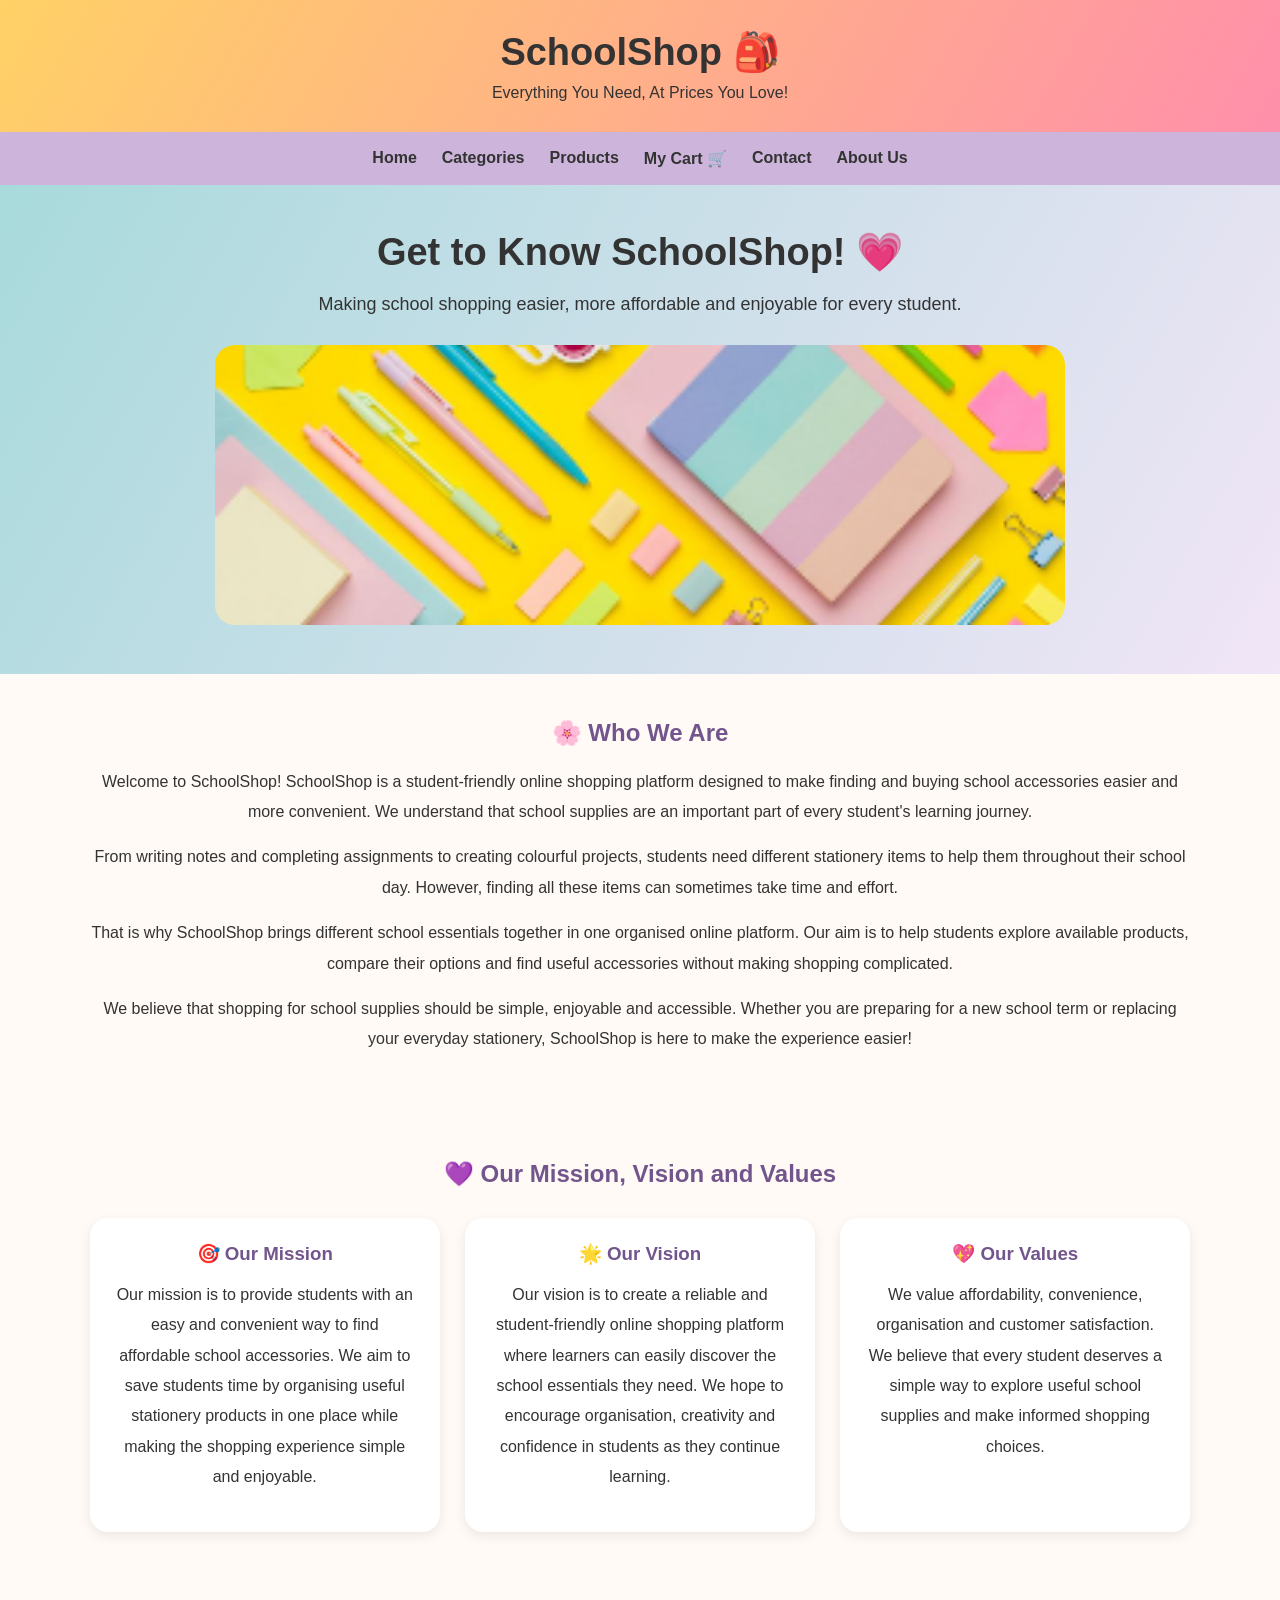
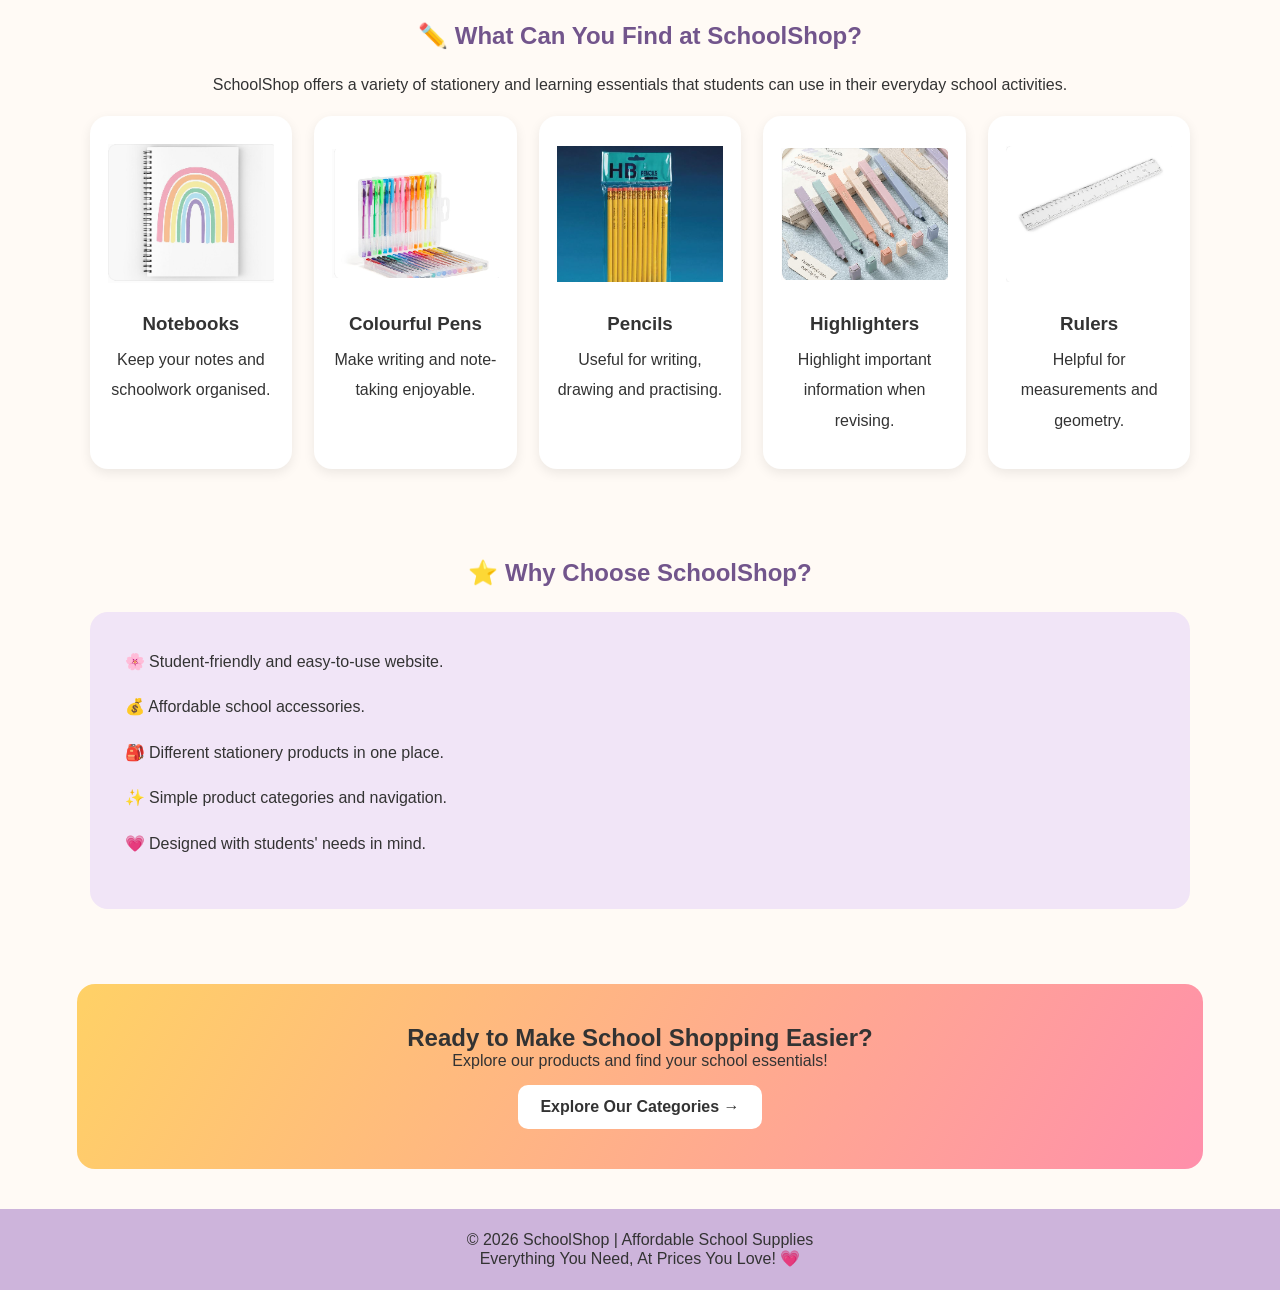
==== about.html @ 919e19ee "Rename About.html to about.html" ====
<!DOCTYPE html>
<html lang="en">
<head>
    <meta charset="UTF-8">
    <meta name="viewport" content="width=device-width, initial-scale=1.0">
    <title>About Us | SchoolShop</title>
    <link rel="stylesheet" href="style.css">

    <style>
        .about-hero {
            background: linear-gradient(120deg, #a8dadc, #f1e5f7);
            text-align: center;
            padding: 45px 20px;
        }

        .about-hero h1 {
            font-size: 38px;
            margin-bottom: 15px;
            color: #333;
        }

        .about-hero p {
            font-size: 18px;
            line-height: 1.7;
        }

        .about-banner {
            width: 85%;
            max-width: 850px;
            height: 280px;
            object-fit: cover;
            border-radius: 20px;
            margin-top: 25px;
        }

        .about-section {
            padding: 45px 7%;
            text-align: center;
        }

        .about-section h2 {
            color: #72558c;
            margin-bottom: 20px;
        }

        .about-section p {
            line-height: 1.9;
            font-size: 16px;
            margin-bottom: 15px;
        }

        .about-cards {
            display: grid;
            grid-template-columns:
            repeat(auto-fit, minmax(220px, 1fr));
            gap: 25px;
            margin-top: 30px;
        }

        .about-card {
            background: white;
            padding: 25px;
            border-radius: 18px;
            box-shadow: 0 4px 12px rgba(0,0,0,0.08);
            transition: 0.3s;
        }

        .about-card:hover {
            transform: translateY(-8px);
            background: #fff0f5;
        }

        .about-card h3 {
            color: #72558c;
            margin-bottom: 15px;
        }

        .about-products {
            display: grid;
            grid-template-columns:
            repeat(auto-fit, minmax(180px, 1fr));
            gap: 22px;
        }

        .about-products .product-card img {
            height: 160px;
            object-fit: contain;
        }

        .why-us {
            background: #f1e5f7;
            padding: 35px;
            border-radius: 18px;
            text-align: left;
            line-height: 2.2;
            margin-top: 25px;
        }

        .about-end {
            background: linear-gradient(120deg, #ffd166, #ff8fab);
            padding: 40px 20px;
            text-align: center;
            border-radius: 18px;
            margin: 30px 6%;
        }

        .about-end a {
            display: inline-block;
            background: white;
            color: #333;
            padding: 13px 22px;
            border-radius: 10px;
            text-decoration: none;
            font-weight: bold;
            margin-top: 15px;
            transition: 0.3s;
        }

        .about-end a:hover {
            background: #cdb4db;
            transform: scale(1.05);
        }

        @media(max-width: 600px) {
            .about-hero h1 {
                font-size: 29px;
            }

            .about-banner {
                width: 100%;
                height: 200px;
            }
        }
    </style>
</head>

<body>

<header>
    <h1>SchoolShop 🎒</h1>
    <p>Everything You Need, At Prices You Love!</p>
</header>

<nav>
    <a href="index.html">Home</a>
    <a href="Categories.html">Categories</a>
    <a href="product.html">Products</a>
    <a href="Cart.html">My Cart 🛒</a>
    <a href="Contact.html">Contact</a>
    <a href="About.html">About Us</a>
</nav>

<section class="about-hero">
    <h1>Get to Know SchoolShop! 💗</h1>
    <p>
        Making school shopping easier, more affordable
        and enjoyable for every student.
    </p>

    <img src="school-banner.png"
    alt="School stationery"
    class="about-banner">
</section>

<section class="about-section">

    <h2>🌸 Who We Are</h2>

    <p>
        Welcome to SchoolShop! SchoolShop is a student-friendly
        online shopping platform designed to make finding and
        buying school accessories easier and more convenient.
        We understand that school supplies are an important
        part of every student's learning journey.
    </p>

    <p>
        From writing notes and completing assignments to
        creating colourful projects, students need different
        stationery items to help them throughout their school
        day. However, finding all these items can sometimes
        take time and effort.
    </p>

    <p>
        That is why SchoolShop brings different school
        essentials together in one organised online platform.
        Our aim is to help students explore available products,
        compare their options and find useful accessories
        without making shopping complicated.
    </p>

    <p>
        We believe that shopping for school supplies should
        be simple, enjoyable and accessible. Whether you are
        preparing for a new school term or replacing your
        everyday stationery, SchoolShop is here to make
        the experience easier!
    </p>

</section>

<section class="about-section">

    <h2>💜 Our Mission, Vision and Values</h2>

    <div class="about-cards">

        <div class="about-card">
            <h3>🎯 Our Mission</h3>
            <p>
                Our mission is to provide students with an
                easy and convenient way to find affordable
                school accessories. We aim to save students
                time by organising useful stationery products
                in one place while making the shopping
                experience simple and enjoyable.
            </p>
        </div>

        <div class="about-card">
            <h3>🌟 Our Vision</h3>
            <p>
                Our vision is to create a reliable and
                student-friendly online shopping platform
                where learners can easily discover the school
                essentials they need. We hope to encourage
                organisation, creativity and confidence
                in students as they continue learning.
            </p>
        </div>

        <div class="about-card">
            <h3>💖 Our Values</h3>
            <p>
                We value affordability, convenience,
                organisation and customer satisfaction.
                We believe that every student deserves
                a simple way to explore useful school
                supplies and make informed shopping choices.
            </p>
        </div>

    </div>

</section>

<section class="about-section">

    <h2>✏️ What Can You Find at SchoolShop?</h2>

    <p>
        SchoolShop offers a variety of stationery and
        learning essentials that students can use in
        their everyday school activities.
    </p>

    <div class="about-products">

        <div class="product-card">
            <img src="notebook.png" alt="Notebook">
            <h3>Notebooks</h3>
            <p>Keep your notes and schoolwork organised.</p>
        </div>

        <div class="product-card">
            <img src="pens.png" alt="Pens">
            <h3>Colourful Pens</h3>
            <p>Make writing and note-taking enjoyable.</p>
        </div>

        <div class="product-card">
            <img src="pencils.png" alt="Pencils">
            <h3>Pencils</h3>
            <p>Useful for writing, drawing and practising.</p>
        </div>

        <div class="product-card">
            <img src="highlighters.png" alt="Highlighters">
            <h3>Highlighters</h3>
            <p>Highlight important information when revising.</p>
        </div>

        <div class="product-card">
            <img src="ruler.png" alt="Ruler">
            <h3>Rulers</h3>
            <p>Helpful for measurements and geometry.</p>
        </div>

    </div>

</section>

<section class="about-section">

    <h2>⭐ Why Choose SchoolShop?</h2>

    <div class="why-us">
        <p>🌸 Student-friendly and easy-to-use website.</p>
        <p>💰 Affordable school accessories.</p>
        <p>🎒 Different stationery products in one place.</p>
        <p>✨ Simple product categories and navigation.</p>
        <p>💗 Designed with students' needs in mind.</p>
    </div>

</section>

<div class="about-end">
    <h2>Ready to Make School Shopping Easier?</h2>
    <p>Explore our products and find your school essentials!</p>
    <a href="Categories.html">Explore Our Categories →</a>
</div>

<footer>
    <p>© 2026 SchoolShop | Affordable School Supplies</p>
    <p>Everything You Need, At Prices You Love! 💗</p>
</footer>

</body>
</html>
---- style.css ----
* {
    margin: 0;
    padding: 0;
    box-sizing: border-box;
}

body {
    font-family: Arial, sans-serif;
    background-color: #fffaf5;
    color: #333;
}

/* HEADER */
header {
    background: linear-gradient(120deg, #ffd166, #ff8fab);
    text-align: center;
    padding: 30px;
}

header h1 {
    font-size: 38px;
    color: #333;
    margin-bottom: 10px;
}

/* NAVIGATION */
nav {
    background-color: #cdb4db;
    display: flex;
    justify-content: center;
    flex-wrap: wrap;
    gap: 25px;
    padding: 17px;
}

nav a {
    text-decoration: none;
    color: #333;
    font-weight: bold;
}

nav a:hover {
    color: white;
}

/* HOMEPAGE BANNER */
.hero {
    display: flex;
    align-items: center;
    justify-content: space-around;
    gap: 30px;
    padding: 50px;
    background-color: #a8dadc;
}

.hero h2 {
    font-size: 32px;
    margin-bottom: 15px;
}

.hero p {
    margin-bottom: 25px;
}

.hero img {
    width: 45%;
    max-width: 450px;
    height: 280px;
    object-fit: cover;
    border-radius: 20px;
}

/* BUTTONS */
button, .shop-btn {
    background-color: #ff8fab;
    color: #333;
    border: none;
    padding: 12px 20px;
    border-radius: 10px;
    cursor: pointer;
    font-weight: bold;
    text-decoration: none;
    display: inline-block;
    margin-top: 10px;
}

button:hover, .shop-btn:hover {
    background-color: #ffd166;
    transform: translateY(-2px);
}

/* SECTIONS */
.section {
    padding: 40px 6%;
    text-align: center;
}

.section h2 {
    margin-bottom: 25px;
    color: #72558c;
}

/* PRODUCT CARDS */
.product-grid {
    display: grid;
    grid-template-columns: repeat(auto-fit, minmax(220px, 1fr));
    gap: 25px;
}

.product-card {
    background-color: white;
    border-radius: 18px;
    padding: 18px;
    box-shadow: 0 4px 12px rgba(0,0,0,0.08);
    transition: 0.3s;
}

.product-card:hover {
    transform: translateY(-7px);
    box-shadow: 0 8px 18px rgba(0,0,0,0.15);
}

.product-card img {
    width: 100%;
    height: 190px;
    object-fit: cover;
    border-radius: 12px;
    margin-bottom: 15px;
}

.product-card h3 {
    margin-bottom: 10px;
}

.product-card p {
    margin: 10px 0;
    line-height: 1.5;
}

/* CONTACT FORM */
.contact-box {
    max-width: 550px;
    margin: auto;
    background: #f1e5f7;
    padding: 30px;
    border-radius: 18px;
    text-align: left;
}

.contact-box h2 {
    text-align: center;
}

input, textarea {
    width: 100%;
    padding: 13px;
    margin: 10px 0 20px;
    border: 1px solid #ccc;
    border-radius: 9px;
    font-family: Arial;
}

textarea {
    height: 130px;
    resize: vertical;
}

/* CART */
#cart-items {
    max-width: 700px;
    margin: 20px auto;
}

.cart-item {
    background: white;
    padding: 15px;
    margin: 12px 0;
    border-radius: 12px;
    display: flex;
    justify-content: space-between;
    align-items: center;
    gap: 12px;
}

.cart-item img {
    width: 65px;
    height: 65px;
    object-fit: cover;
    border-radius: 10px;
}

.cart-info {
    flex: 1;
    text-align: left;
}

.cart-item button {
    background-color: #ff8fab;
}

/* FOOTER */
footer {
    background-color: #cdb4db;
    text-align: center;
    padding: 22px;
    margin-top: 40px;
}

/* MOBILE RESPONSIVENESS */
@media (max-width: 650px) {
    .hero {
        flex-direction: column;
        text-align: center;
        padding: 30px 20px;
    }

    .hero img {
        width: 100%;
    }

    nav {
        gap: 15px;
    }

    .cart-item {
        flex-wrap: wrap;
    }
}

.product-table {
    display: grid;
    grid-template-columns: repeat(5, 1fr);
    gap: 15px;
    margin-top: 25px;
}

.item {
    background-color: white;
    padding: 15px;
    border-radius: 15px;
    text-align: center;
    box-shadow: 0 4px 10px rgba(0,0,0,0.1);
}

.item img {
    width: 100%;
    height: 150px;
    object-fit: cover;
    border-radius: 10px;
}

.item h3 {
    margin: 12px 0;
    font-size: 16px;
}

.item p {
    margin-bottom: 15px;
    font-weight: bold;
}

.item a {
    background-color: #FF8FAB;
    color: #333;
    padding: 9px 12px;
    border-radius: 8px;
    text-decoration: none;
}

@media (max-width: 700px) {
    .product-table {
        grid-template-columns: repeat(2, 1fr);
    }
}
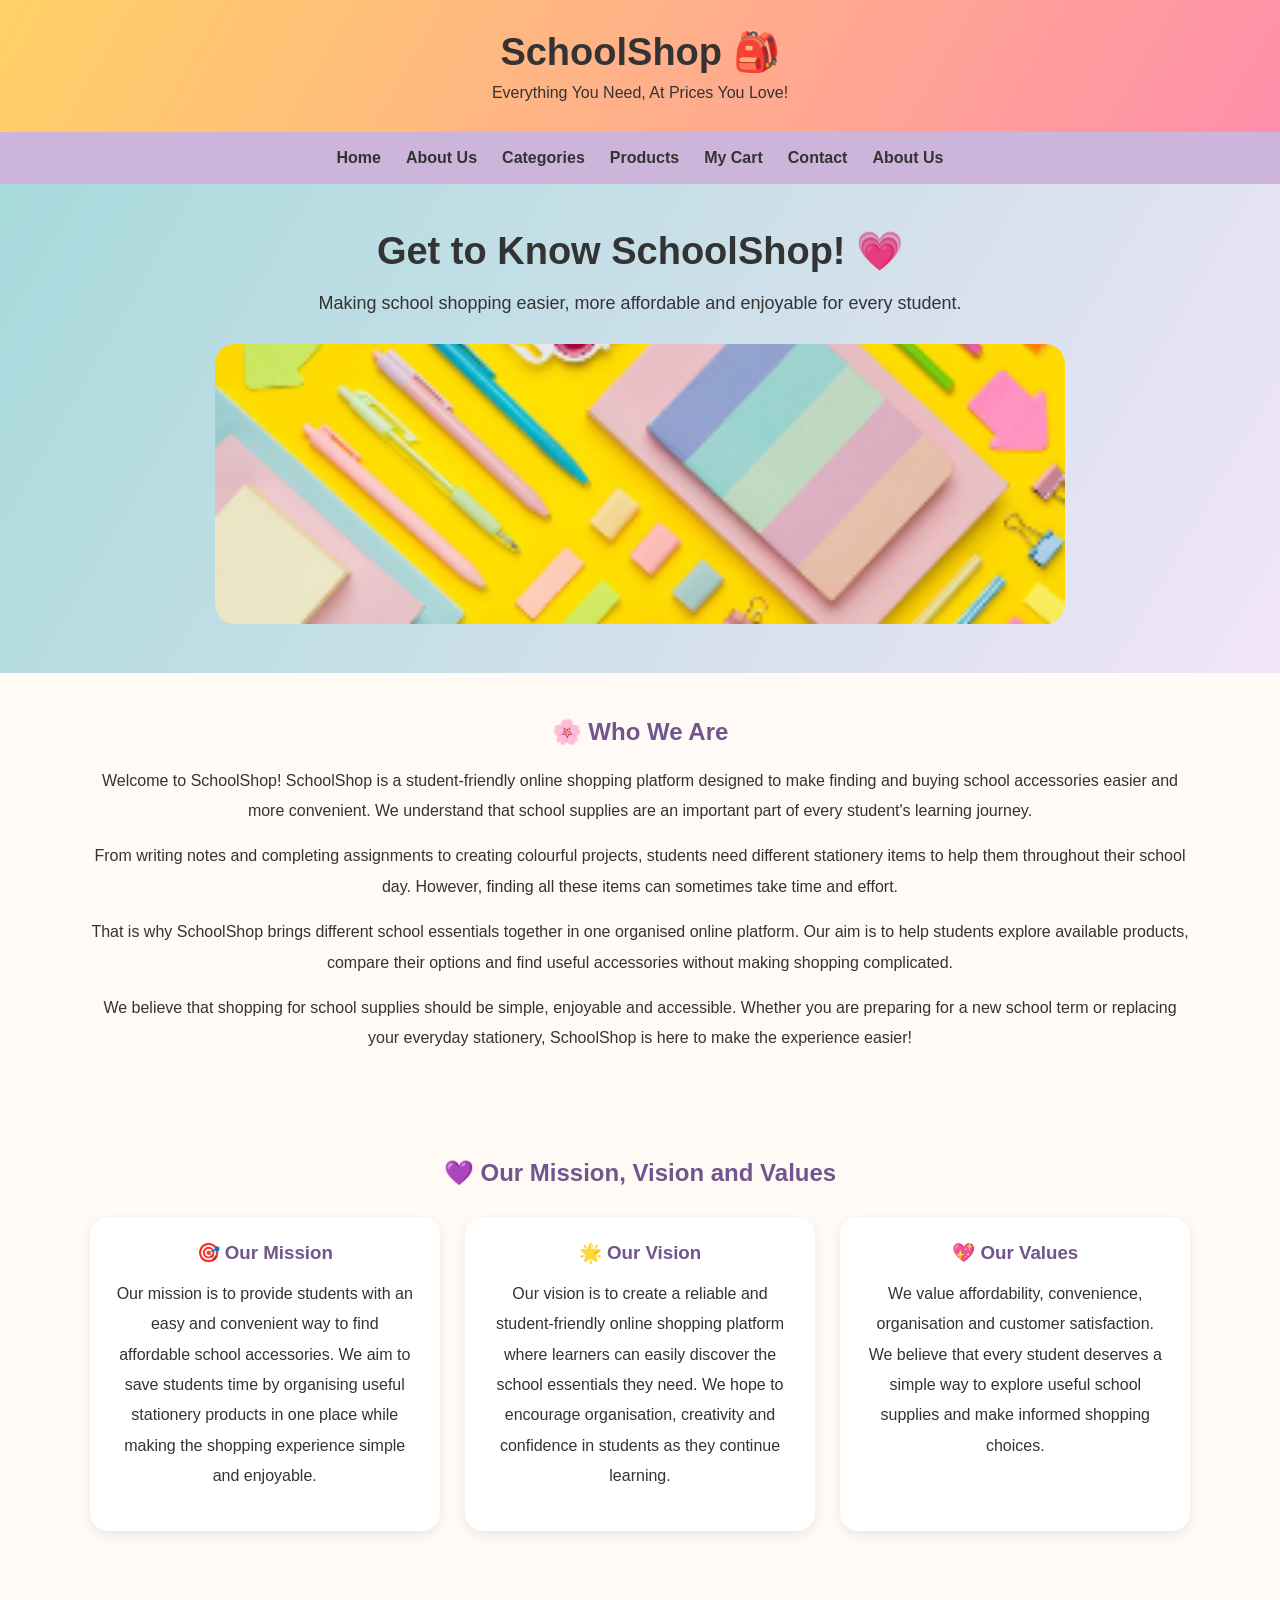
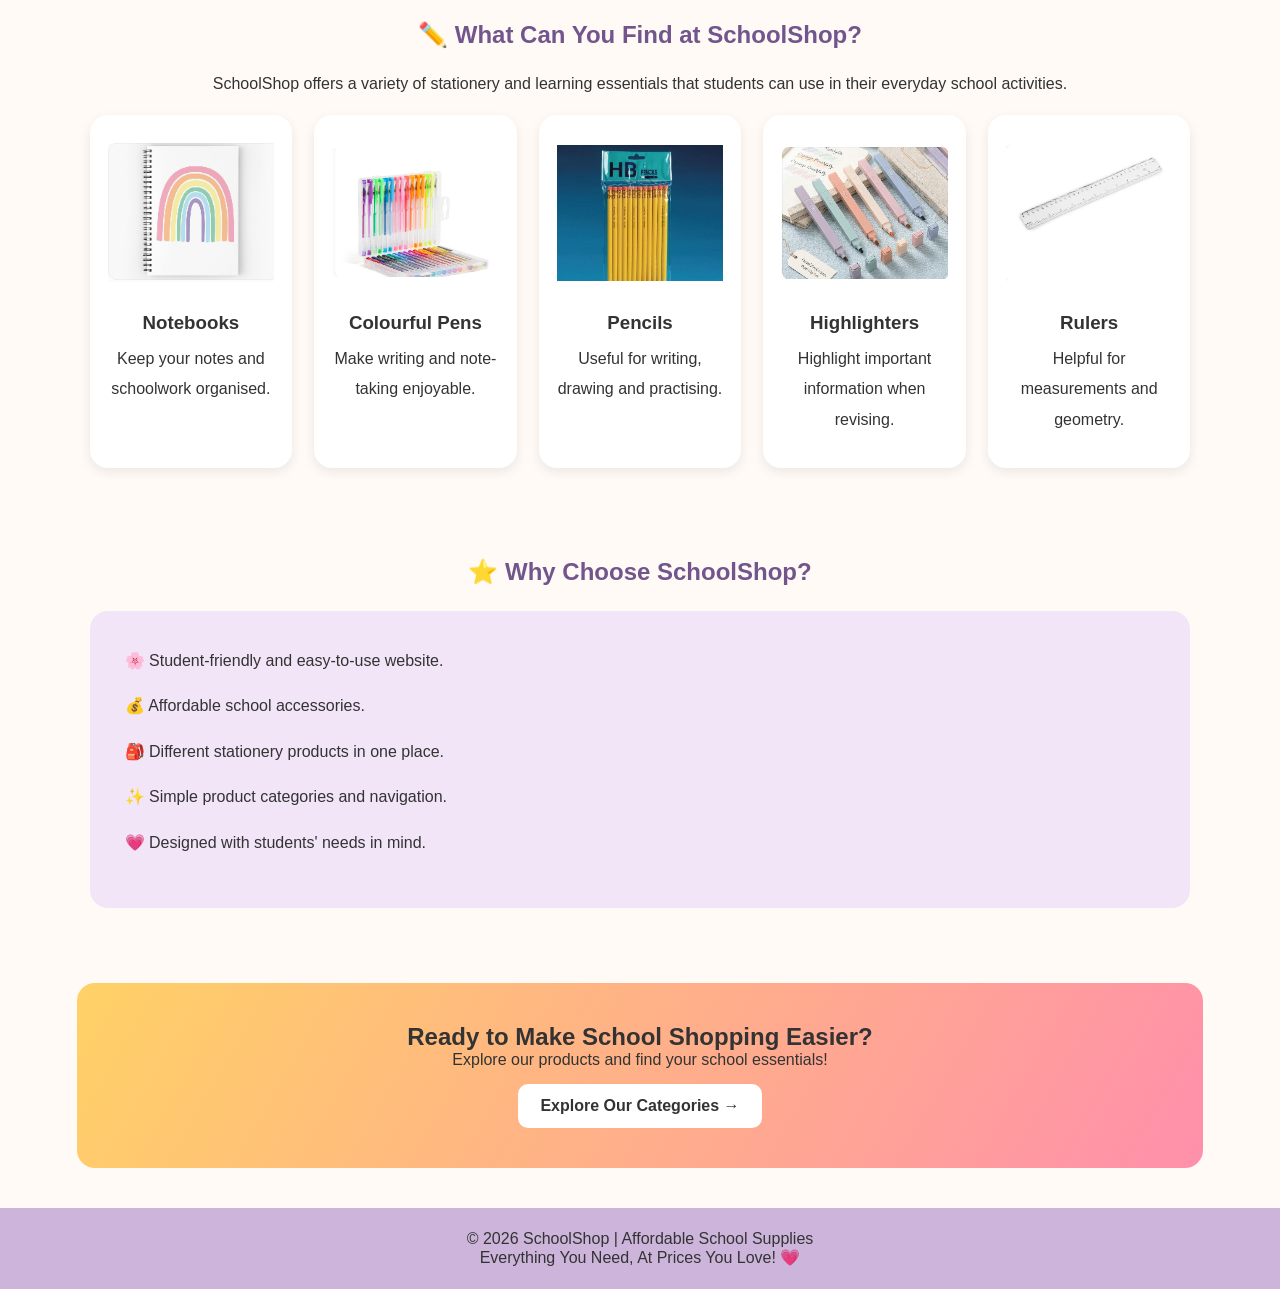
==== commit 85c4a87a: "Update about.html" ====
--- a/about.html
+++ b/about.html
@@ -144,9 +144,10 @@
 
 <nav>
     <a href="index.html">Home</a>
+    <a href="About.html">About Us</a>
     <a href="Categories.html">Categories</a>
     <a href="product.html">Products</a>
-    <a href="Cart.html">My Cart 🛒</a>
+    <a href="Cart.html">My Cart </a>
     <a href="Contact.html">Contact</a>
     <a href="About.html">About Us</a>
 </nav>
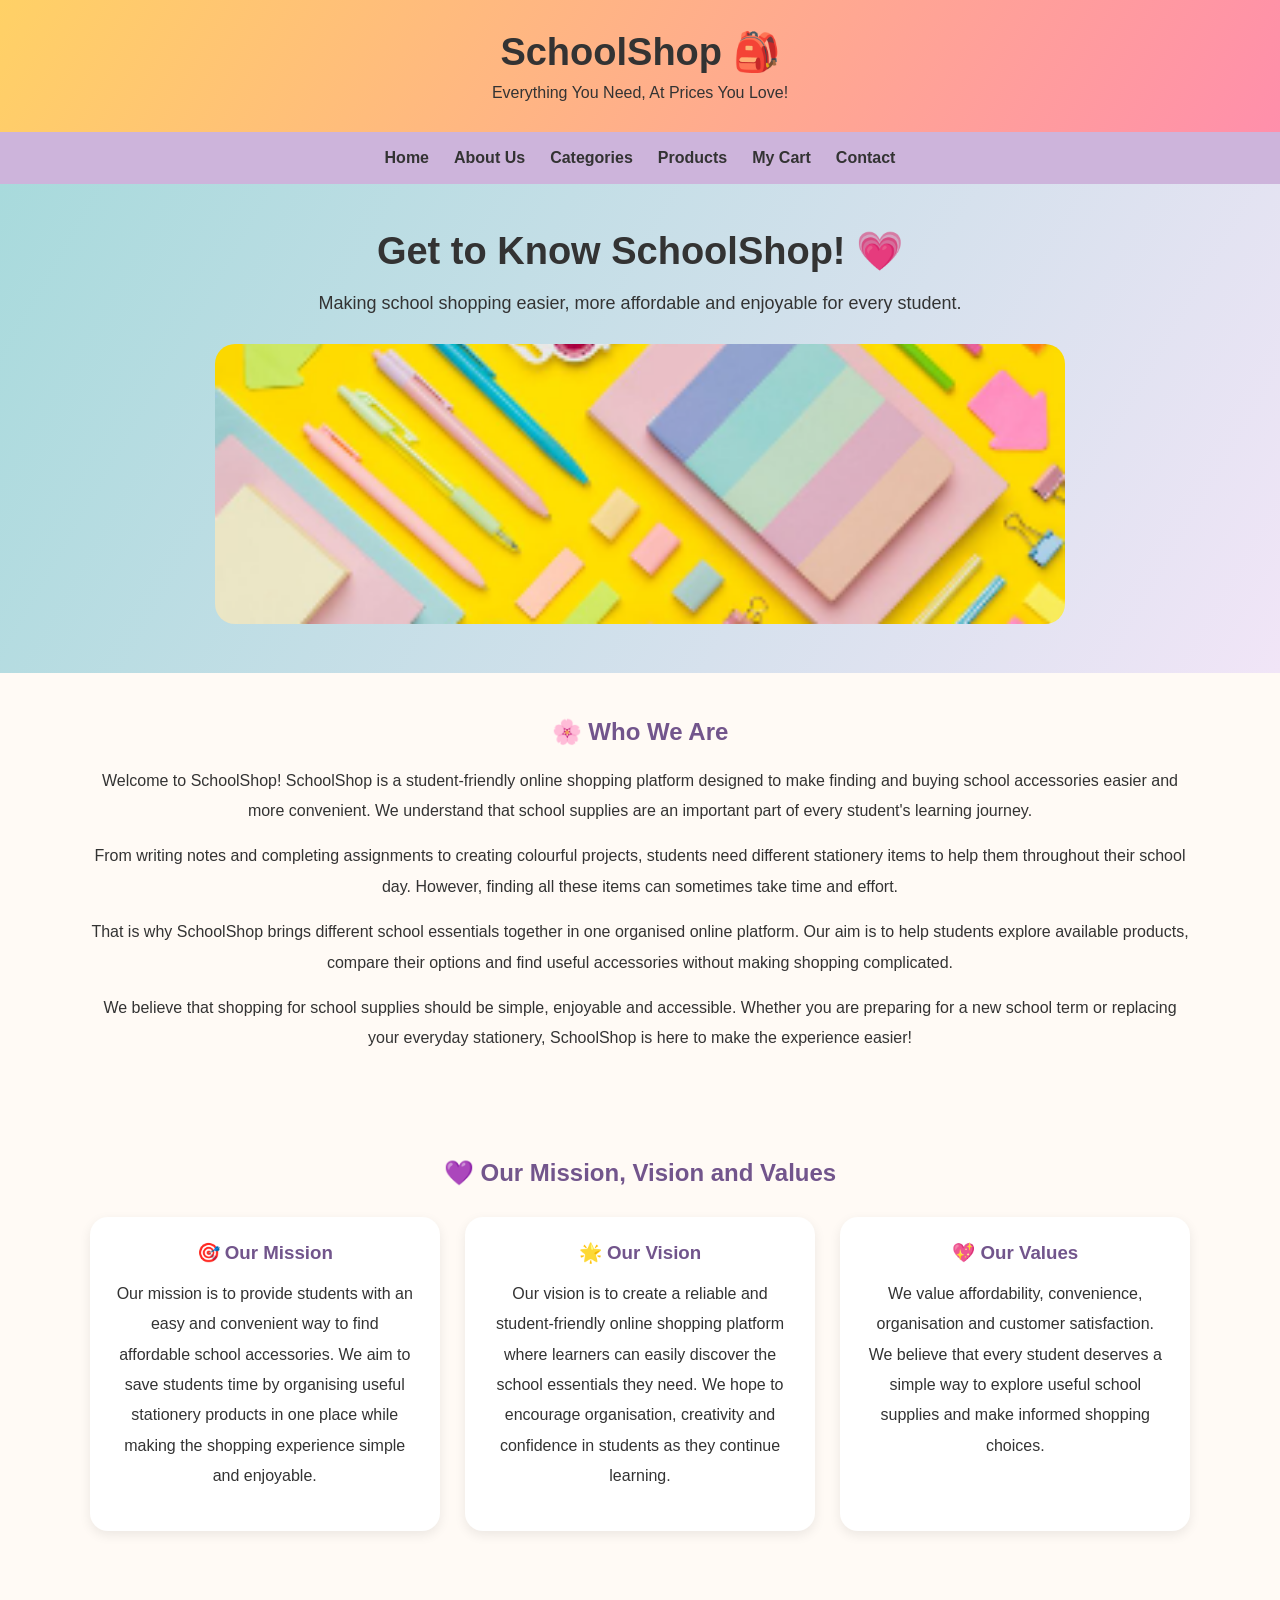
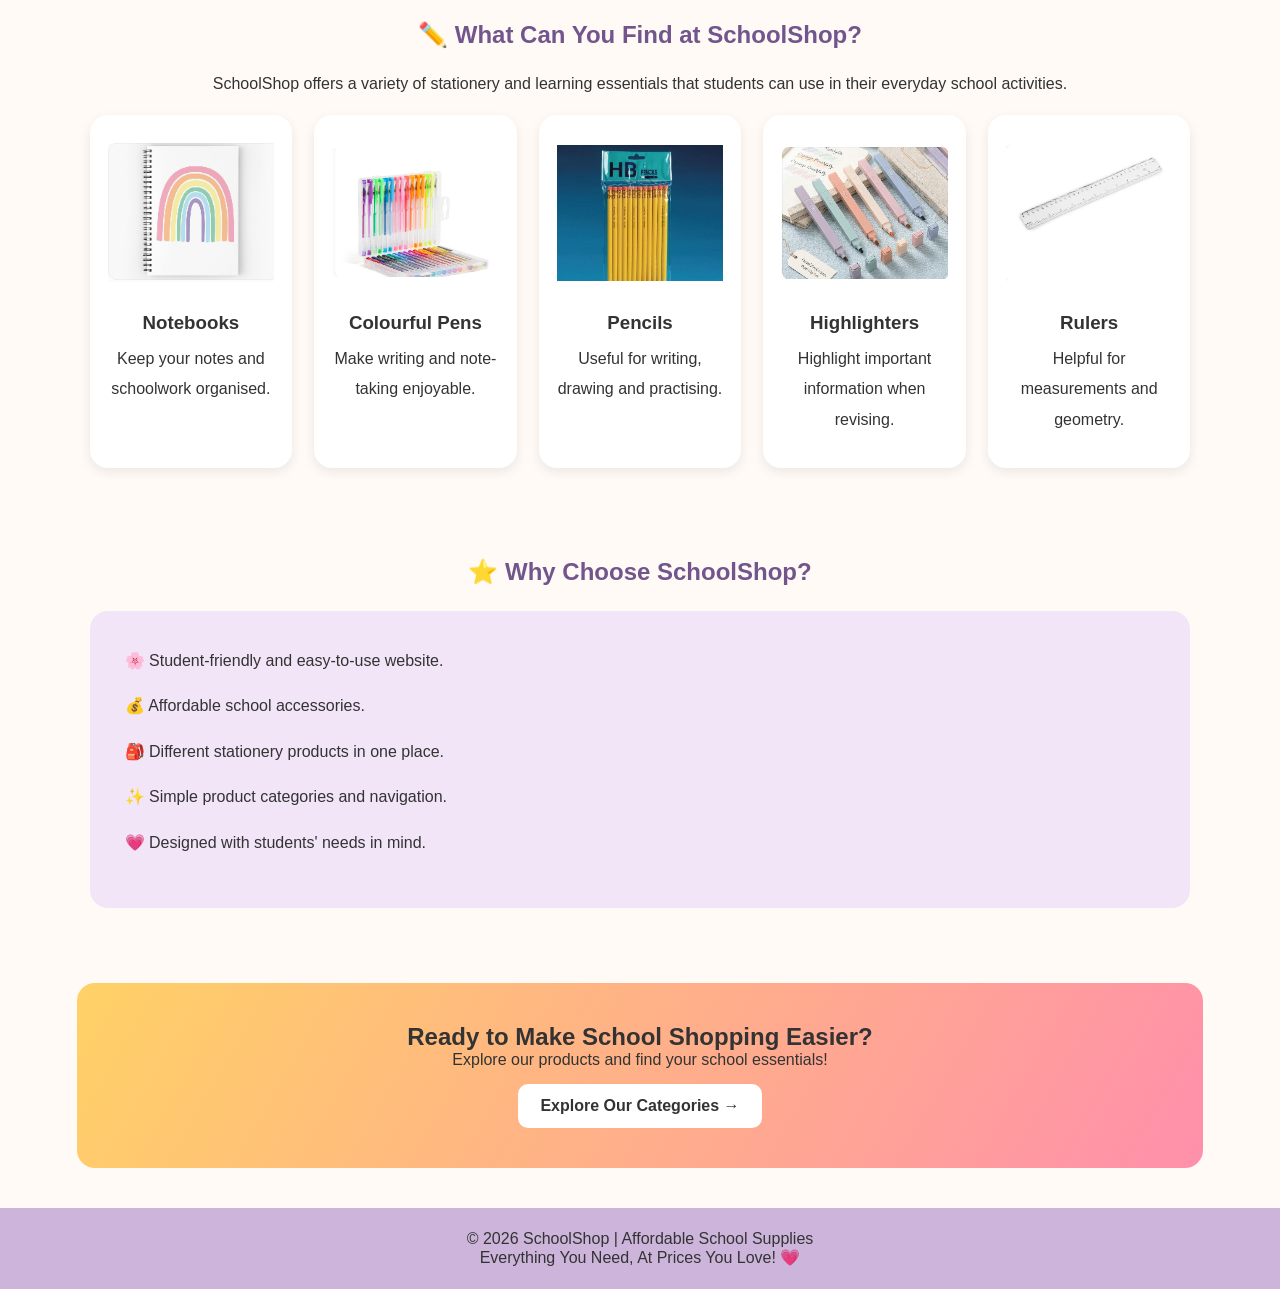
==== commit 67a1fdb8: "Update about.html" ====
--- a/about.html
+++ b/about.html
@@ -4,7 +4,7 @@
 <head>
     <meta charset="UTF-8">
     <meta name="viewport" content="width=device-width, initial-scale=1.0">
-    <title>About Us | SchoolShop</title>
+    <title>about Us | SchoolShop</title>
     <link rel="stylesheet" href="style.css">
 
     <style>
@@ -144,12 +144,11 @@
 
 <nav>
     <a href="index.html">Home</a>
-    <a href="About.html">About Us</a>
-    <a href="Categories.html">Categories</a>
+    <a href="about.html">About Us</a>
+    <a href="categories.html">Categories</a>
     <a href="product.html">Products</a>
-    <a href="Cart.html">My Cart </a>
-    <a href="Contact.html">Contact</a>
-    <a href="About.html">About Us</a>
+    <a href="cart.html">My Cart </a>
+    <a href="contact.html">Contact</a>
 </nav>
 
 <section class="about-hero">
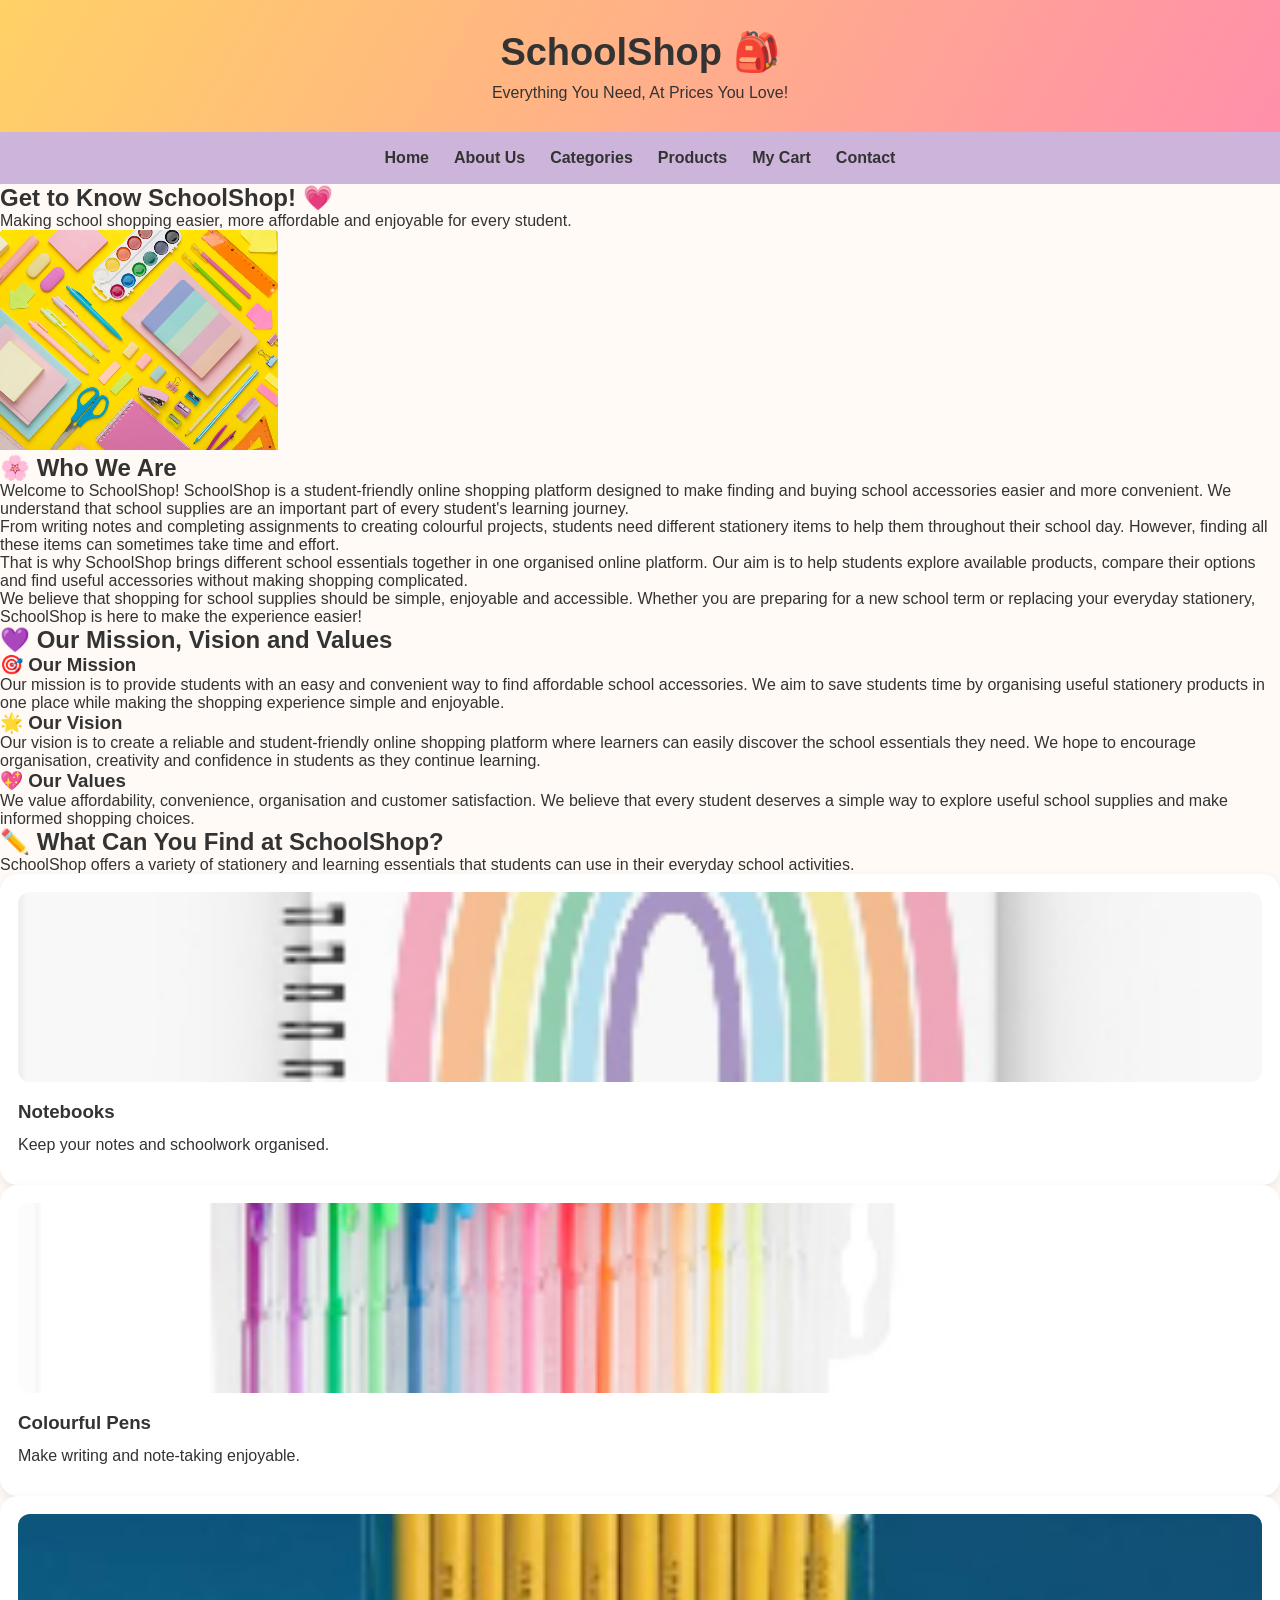
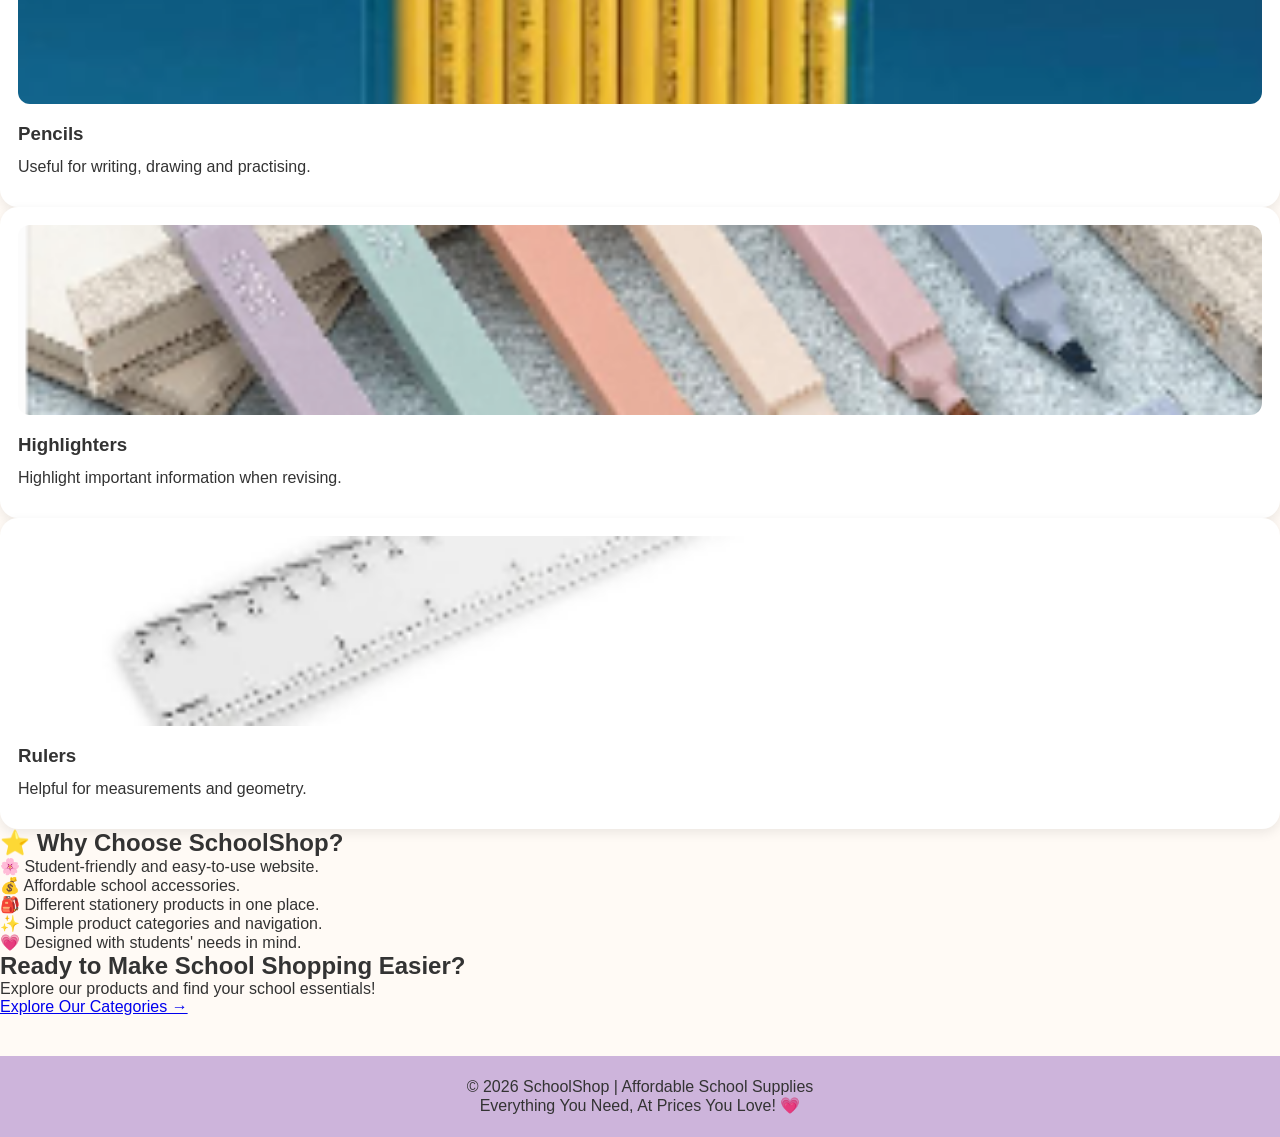
==== commit aebe7ffd: "Update about.html" ====
--- a/about.html
+++ b/about.html
@@ -6,133 +6,6 @@
     <meta name="viewport" content="width=device-width, initial-scale=1.0">
     <title>about Us | SchoolShop</title>
     <link rel="stylesheet" href="style.css">
-
-    <style>
-        .about-hero {
-            background: linear-gradient(120deg, #a8dadc, #f1e5f7);
-            text-align: center;
-            padding: 45px 20px;
-        }
-
-        .about-hero h1 {
-            font-size: 38px;
-            margin-bottom: 15px;
-            color: #333;
-        }
-
-        .about-hero p {
-            font-size: 18px;
-            line-height: 1.7;
-        }
-
-        .about-banner {
-            width: 85%;
-            max-width: 850px;
-            height: 280px;
-            object-fit: cover;
-            border-radius: 20px;
-            margin-top: 25px;
-        }
-
-        .about-section {
-            padding: 45px 7%;
-            text-align: center;
-        }
-
-        .about-section h2 {
-            color: #72558c;
-            margin-bottom: 20px;
-        }
-
-        .about-section p {
-            line-height: 1.9;
-            font-size: 16px;
-            margin-bottom: 15px;
-        }
-
-        .about-cards {
-            display: grid;
-            grid-template-columns:
-            repeat(auto-fit, minmax(220px, 1fr));
-            gap: 25px;
-            margin-top: 30px;
-        }
-
-        .about-card {
-            background: white;
-            padding: 25px;
-            border-radius: 18px;
-            box-shadow: 0 4px 12px rgba(0,0,0,0.08);
-            transition: 0.3s;
-        }
-
-        .about-card:hover {
-            transform: translateY(-8px);
-            background: #fff0f5;
-        }
-
-        .about-card h3 {
-            color: #72558c;
-            margin-bottom: 15px;
-        }
-
-        .about-products {
-            display: grid;
-            grid-template-columns:
-            repeat(auto-fit, minmax(180px, 1fr));
-            gap: 22px;
-        }
-
-        .about-products .product-card img {
-            height: 160px;
-            object-fit: contain;
-        }
-
-        .why-us {
-            background: #f1e5f7;
-            padding: 35px;
-            border-radius: 18px;
-            text-align: left;
-            line-height: 2.2;
-            margin-top: 25px;
-        }
-
-        .about-end {
-            background: linear-gradient(120deg, #ffd166, #ff8fab);
-            padding: 40px 20px;
-            text-align: center;
-            border-radius: 18px;
-            margin: 30px 6%;
-        }
-
-        .about-end a {
-            display: inline-block;
-            background: white;
-            color: #333;
-            padding: 13px 22px;
-            border-radius: 10px;
-            text-decoration: none;
-            font-weight: bold;
-            margin-top: 15px;
-            transition: 0.3s;
-        }
-
-        .about-end a:hover {
-            background: #cdb4db;
-            transform: scale(1.05);
-        }
-
-        @media(max-width: 600px) {
-            .about-hero h1 {
-                font-size: 29px;
-            }
-
-            .about-banner {
-                width: 100%;
-                height: 200px;
-            }
-        }
-    </style>
 </head>
 
 <body>
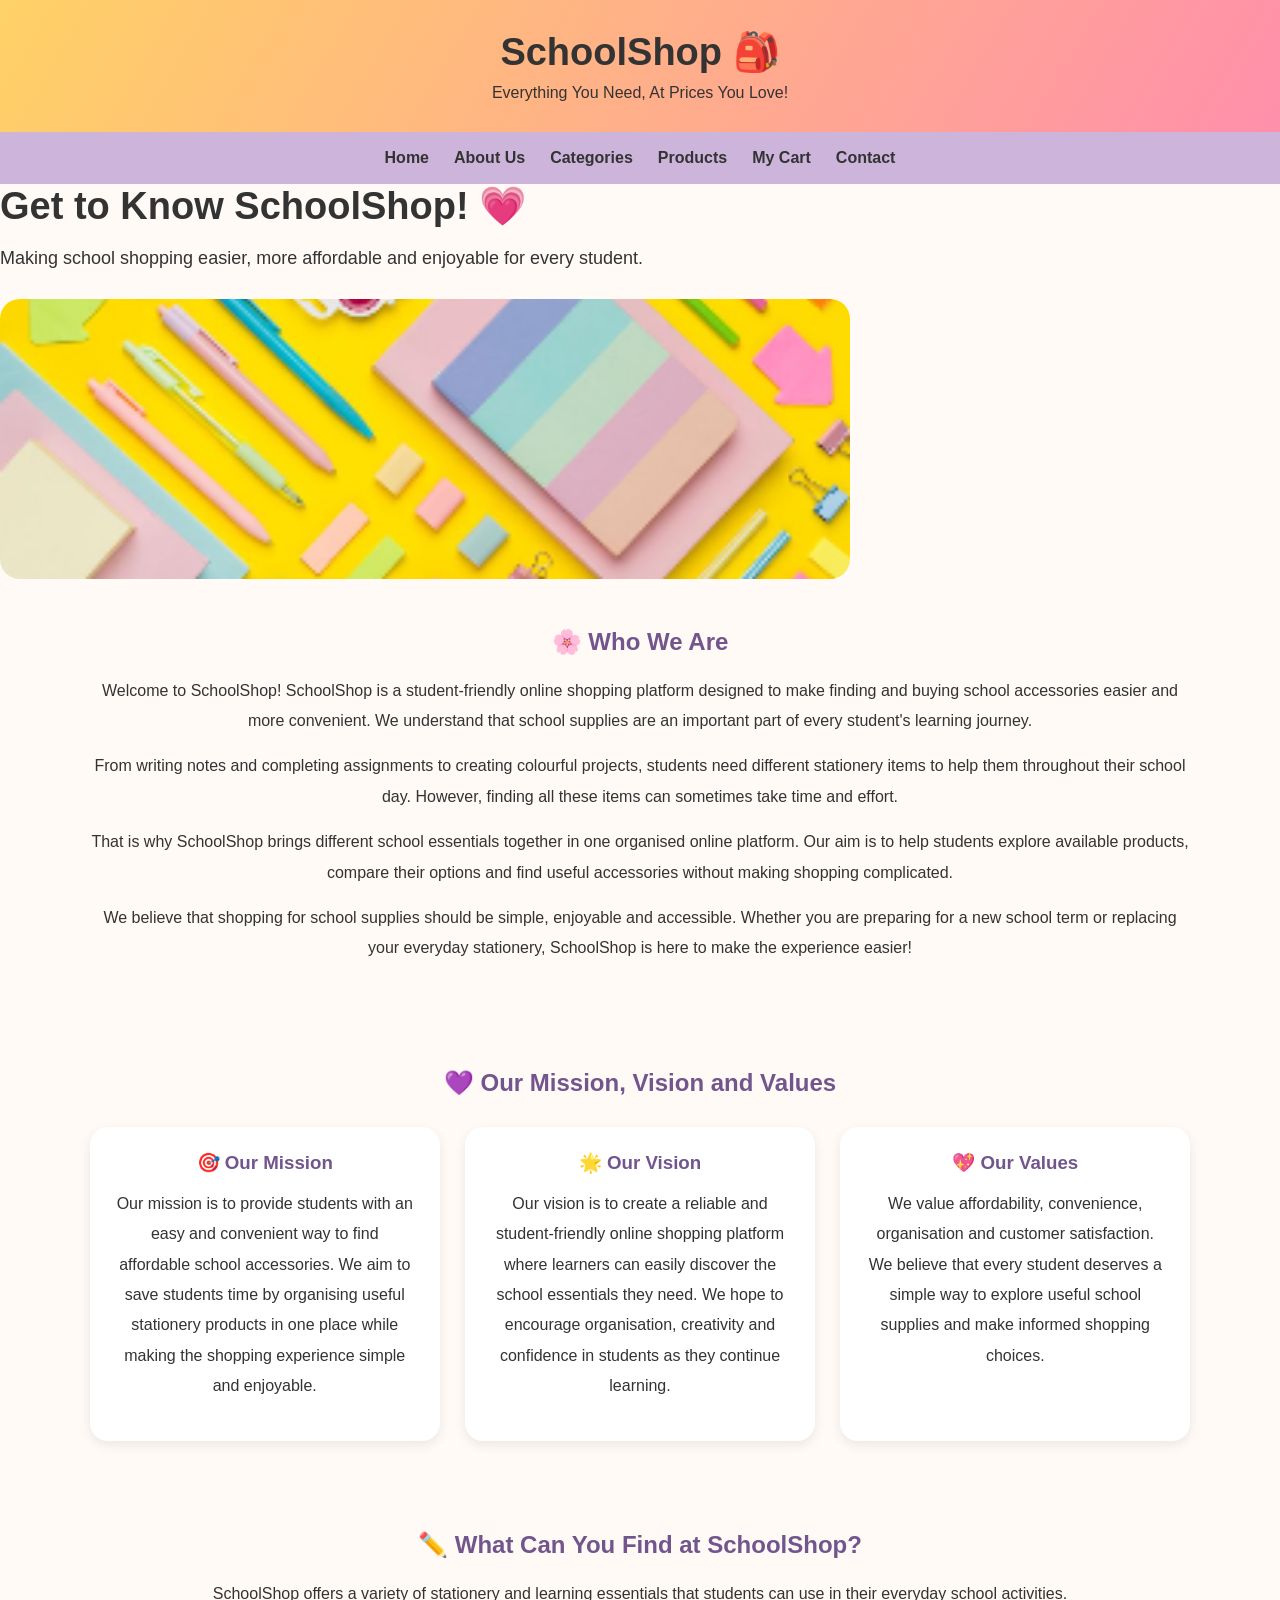
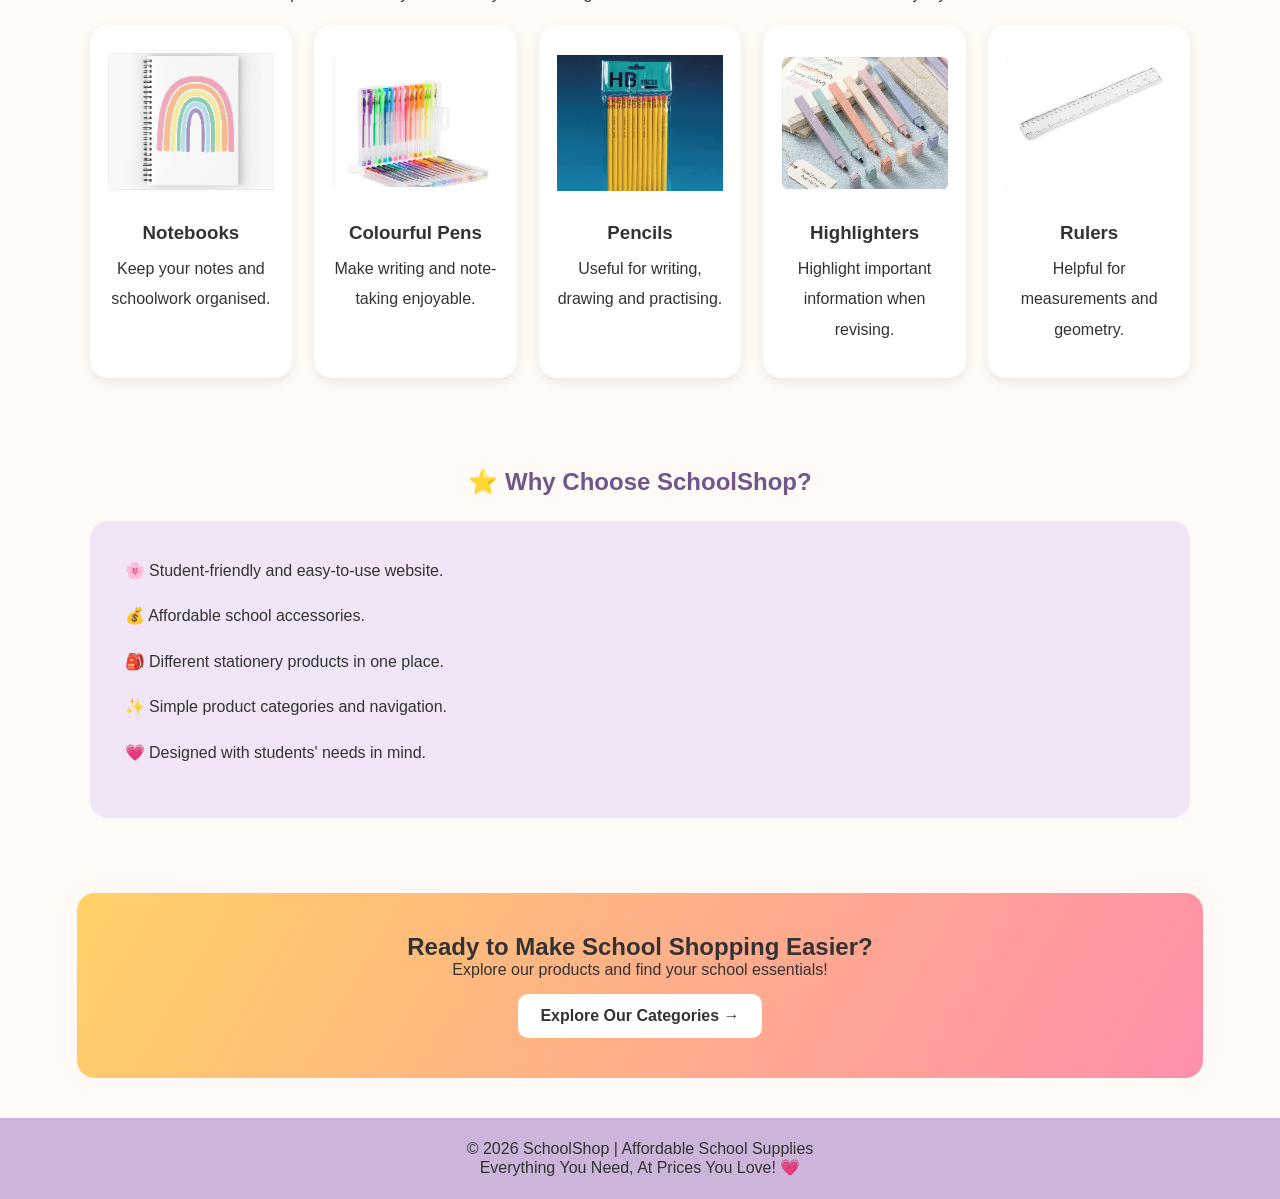
==== commit 6773580b: "Update about.html" ====
--- a/about.html
+++ b/about.html
@@ -1,4 +1,3 @@
-
 <!DOCTYPE html>
 <html lang="en">
 <head>
--- a/style.css
+++ b/style.css
@@ -273,3 +273,129 @@
         grid-template-columns: repeat(2, 1fr);
     }
 }
+    <style>
+        .about-hero {
+            background: linear-gradient(120deg, #a8dadc, #f1e5f7);
+            text-align: center;
+            padding: 45px 20px;
+        }
+
+        .about-hero h1 {
+            font-size: 38px;
+            margin-bottom: 15px;
+            color: #333;
+        }
+
+        .about-hero p {
+            font-size: 18px;
+            line-height: 1.7;
+        }
+
+        .about-banner {
+            width: 85%;
+            max-width: 850px;
+            height: 280px;
+            object-fit: cover;
+            border-radius: 20px;
+            margin-top: 25px;
+        }
+
+        .about-section {
+            padding: 45px 7%;
+            text-align: center;
+        }
+
+        .about-section h2 {
+            color: #72558c;
+            margin-bottom: 20px;
+        }
+
+        .about-section p {
+            line-height: 1.9;
+            font-size: 16px;
+            margin-bottom: 15px;
+        }
+
+        .about-cards {
+            display: grid;
+            grid-template-columns:
+            repeat(auto-fit, minmax(220px, 1fr));
+            gap: 25px;
+            margin-top: 30px;
+        }
+
+        .about-card {
+            background: white;
+            padding: 25px;
+            border-radius: 18px;
+            box-shadow: 0 4px 12px rgba(0,0,0,0.08);
+            transition: 0.3s;
+        }
+
+        .about-card:hover {
+            transform: translateY(-8px);
+            background: #fff0f5;
+        }
+
+        .about-card h3 {
+            color: #72558c;
+            margin-bottom: 15px;
+        }
+
+        .about-products {
+            display: grid;
+            grid-template-columns:
+            repeat(auto-fit, minmax(180px, 1fr));
+            gap: 22px;
+        }
+
+        .about-products .product-card img {
+            height: 160px;
+            object-fit: contain;
+        }
+
+        .why-us {
+            background: #f1e5f7;
+            padding: 35px;
+            border-radius: 18px;
+            text-align: left;
+            line-height: 2.2;
+            margin-top: 25px;
+        }
+
+        .about-end {
+            background: linear-gradient(120deg, #ffd166, #ff8fab);
+            padding: 40px 20px;
+            text-align: center;
+            border-radius: 18px;
+            margin: 30px 6%;
+        }
+
+        .about-end a {
+            display: inline-block;
+            background: white;
+            color: #333;
+            padding: 13px 22px;
+            border-radius: 10px;
+            text-decoration: none;
+            font-weight: bold;
+            margin-top: 15px;
+            transition: 0.3s;
+        }
+
+        .about-end a:hover {
+            background: #cdb4db;
+            transform: scale(1.05);
+        }
+
+        @media(max-width: 600px) {
+            .about-hero h1 {
+                font-size: 29px;
+            }
+
+            .about-banner {
+                width: 100%;
+                height: 200px;
+            }
+        }
+    </style>
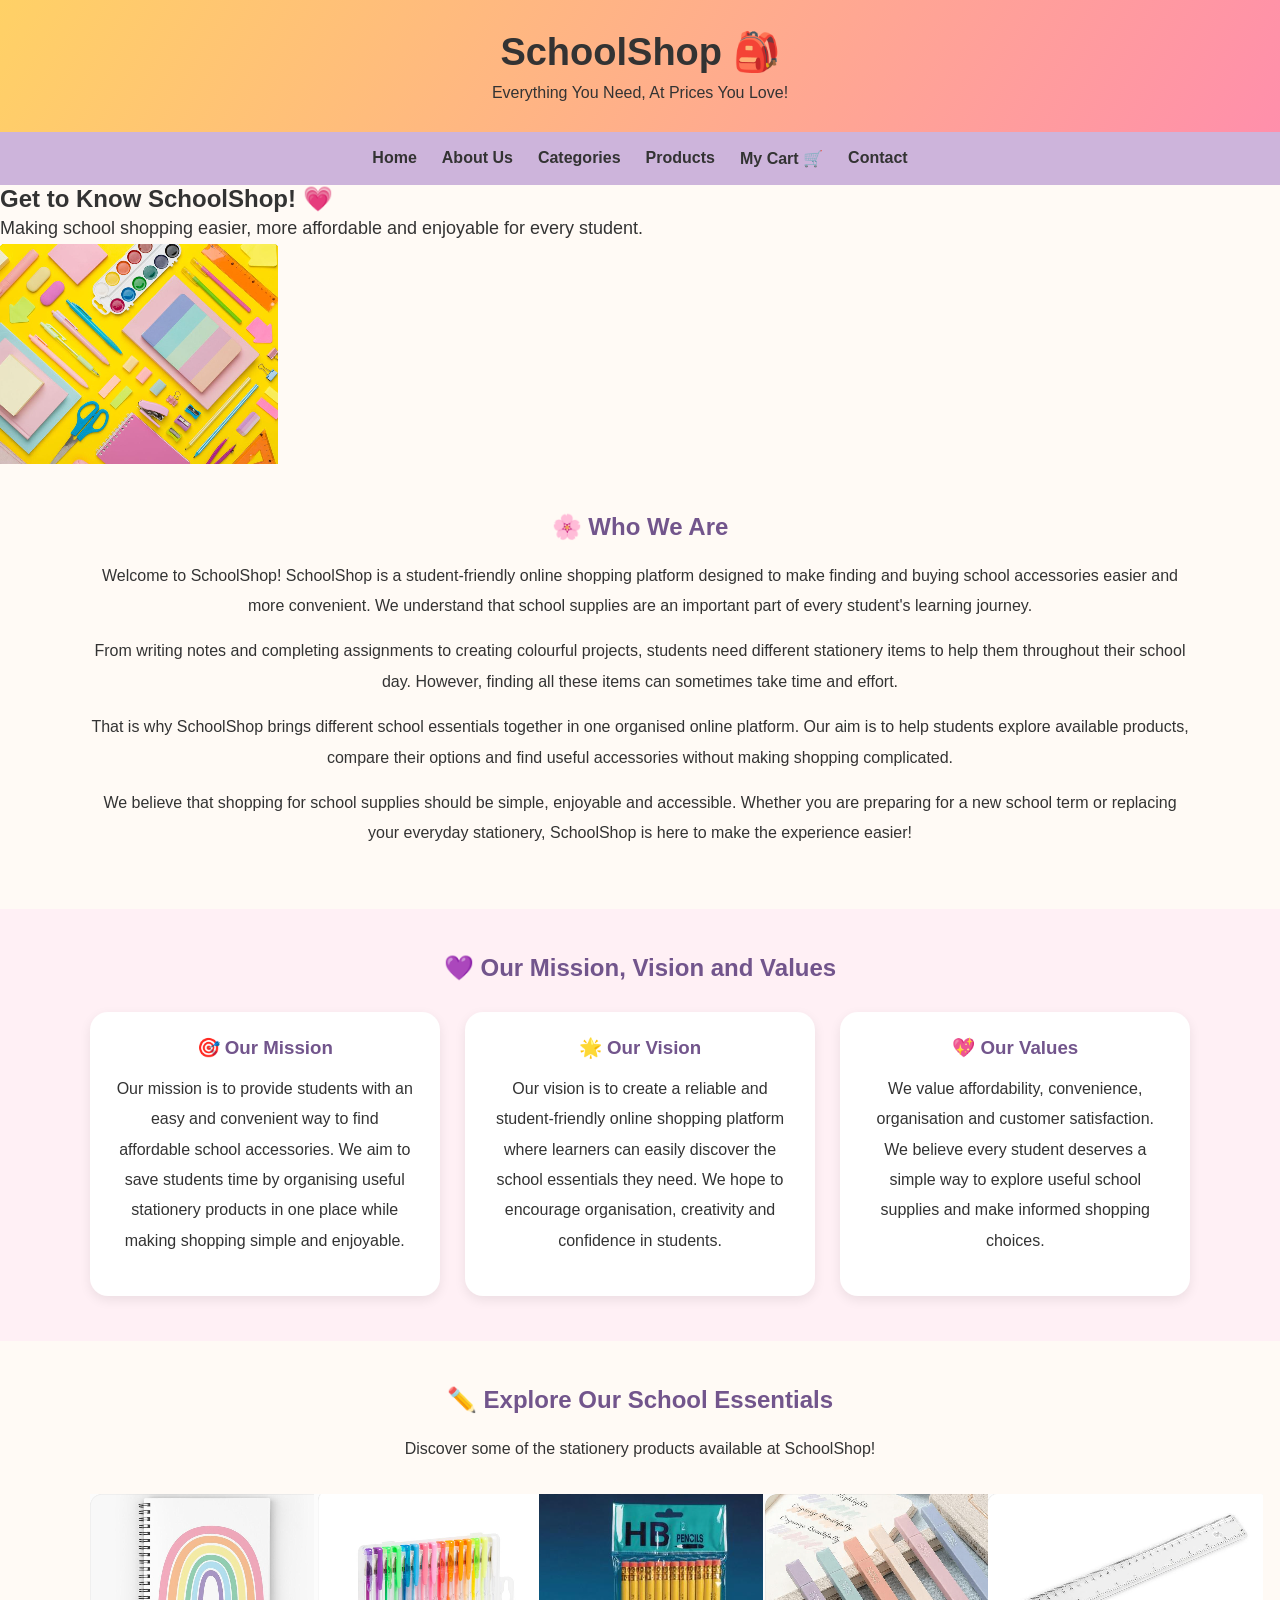
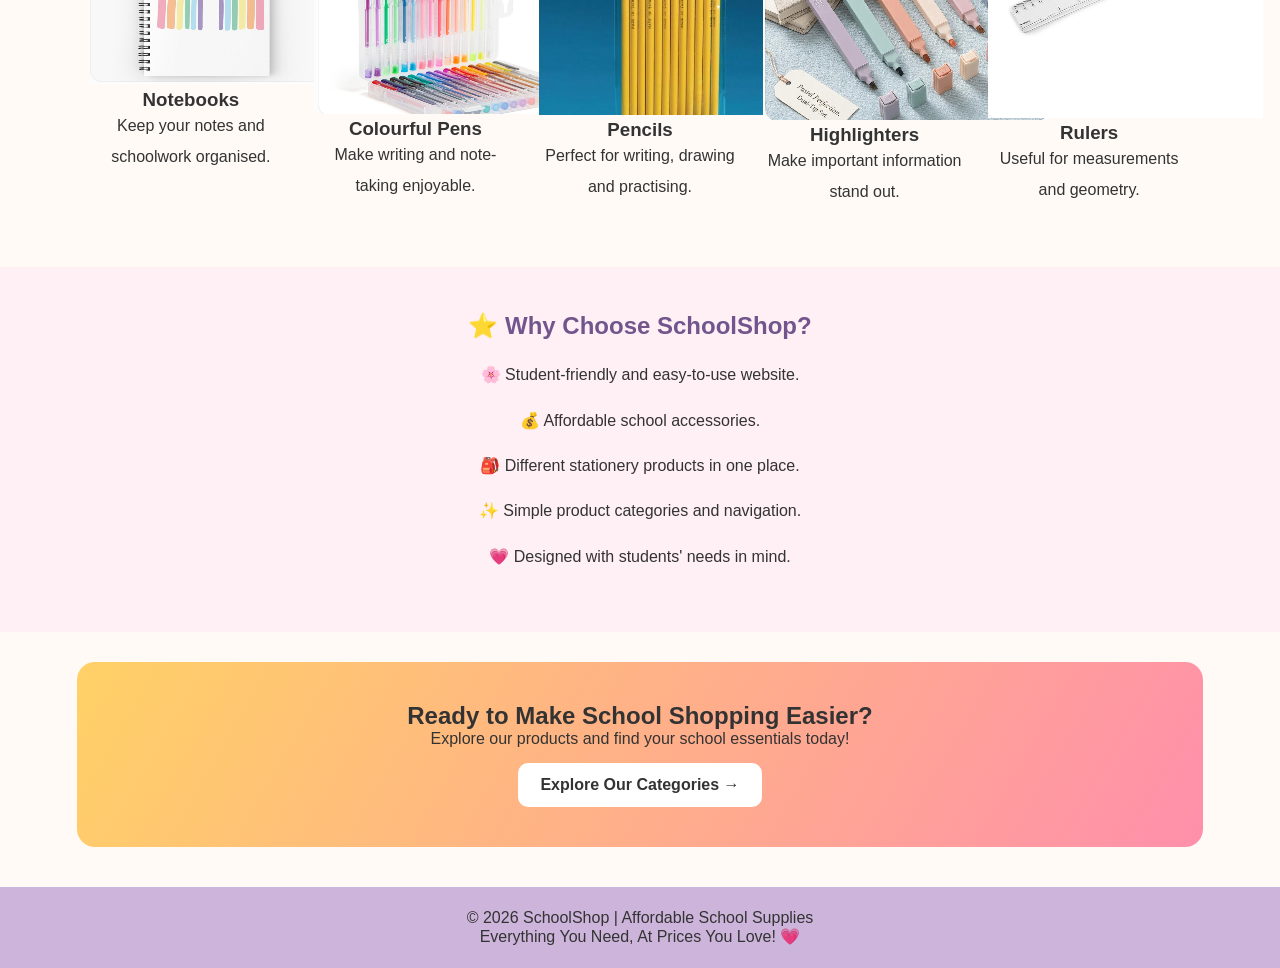
==== commit ec55723d: "Update about.html" ====
--- a/about.html
+++ b/about.html
@@ -1,3 +1,4 @@
+
 <!DOCTYPE html>
 <html lang="en">
 <head>
@@ -5,6 +6,7 @@
     <meta name="viewport" content="width=device-width, initial-scale=1.0">
     <title>about Us | SchoolShop</title>
     <link rel="stylesheet" href="style.css">
+
 </head>
 
 <body>
@@ -19,61 +21,63 @@
     <a href="about.html">About Us</a>
     <a href="categories.html">Categories</a>
     <a href="product.html">Products</a>
-    <a href="cart.html">My Cart </a>
+    <a href="cart.html">My Cart 🛒</a>
     <a href="contact.html">Contact</a>
 </nav>
 
 <section class="about-hero">
-    <h1>Get to Know SchoolShop! 💗</h1>
+    <h2>Get to Know SchoolShop! 💗</h2>
     <p>
         Making school shopping easier, more affordable
         and enjoyable for every student.
     </p>
 
-    <img src="school-banner.png"
-    alt="School stationery"
-    class="about-banner">
+    <img src="school-banner.png" alt="School stationery">
 </section>
 
 <section class="about-section">
 
     <h2>🌸 Who We Are</h2>
 
-    <p>
-        Welcome to SchoolShop! SchoolShop is a student-friendly
-        online shopping platform designed to make finding and
-        buying school accessories easier and more convenient.
-        We understand that school supplies are an important
-        part of every student's learning journey.
-    </p>
-
-    <p>
-        From writing notes and completing assignments to
-        creating colourful projects, students need different
-        stationery items to help them throughout their school
-        day. However, finding all these items can sometimes
-        take time and effort.
-    </p>
-
-    <p>
-        That is why SchoolShop brings different school
-        essentials together in one organised online platform.
-        Our aim is to help students explore available products,
-        compare their options and find useful accessories
-        without making shopping complicated.
-    </p>
-
-    <p>
-        We believe that shopping for school supplies should
-        be simple, enjoyable and accessible. Whether you are
-        preparing for a new school term or replacing your
-        everyday stationery, SchoolShop is here to make
-        the experience easier!
-    </p>
-
-</section>
-
-<section class="about-section">
+    <div class="about-intro">
+        <p>
+            Welcome to SchoolShop! SchoolShop is a
+            student-friendly online shopping platform
+            designed to make finding and buying school
+            accessories easier and more convenient.
+            We understand that school supplies are an
+            important part of every student's learning journey.
+        </p>
+
+        <p>
+            From writing notes and completing assignments
+            to creating colourful projects, students need
+            different stationery items to help them
+            throughout their school day. However, finding
+            all these items can sometimes take time and effort.
+        </p>
+
+        <p>
+            That is why SchoolShop brings different school
+            essentials together in one organised online
+            platform. Our aim is to help students explore
+            available products, compare their options and
+            find useful accessories without making shopping
+            complicated.
+        </p>
+
+        <p>
+            We believe that shopping for school supplies
+            should be simple, enjoyable and accessible.
+            Whether you are preparing for a new school
+            term or replacing your everyday stationery,
+            SchoolShop is here to make the experience easier!
+        </p>
+    </div>
+
+</section>
+
+<section class="about-section" style="background:#fff0f5;">
 
     <h2>💜 Our Mission, Vision and Values</h2>
 
@@ -82,12 +86,12 @@
         <div class="about-card">
             <h3>🎯 Our Mission</h3>
             <p>
-                Our mission is to provide students with an
-                easy and convenient way to find affordable
-                school accessories. We aim to save students
-                time by organising useful stationery products
-                in one place while making the shopping
-                experience simple and enjoyable.
+                Our mission is to provide students with
+                an easy and convenient way to find
+                affordable school accessories. We aim
+                to save students time by organising
+                useful stationery products in one place
+                while making shopping simple and enjoyable.
             </p>
         </div>
 
@@ -96,10 +100,10 @@
             <p>
                 Our vision is to create a reliable and
                 student-friendly online shopping platform
-                where learners can easily discover the school
-                essentials they need. We hope to encourage
-                organisation, creativity and confidence
-                in students as they continue learning.
+                where learners can easily discover the
+                school essentials they need. We hope
+                to encourage organisation, creativity
+                and confidence in students.
             </p>
         </div>
 
@@ -108,8 +112,8 @@
             <p>
                 We value affordability, convenience,
                 organisation and customer satisfaction.
-                We believe that every student deserves
-                a simple way to explore useful school
+                We believe every student deserves a
+                simple way to explore useful school
                 supplies and make informed shopping choices.
             </p>
         </div>
@@ -120,55 +124,54 @@
 
 <section class="about-section">
 
-    <h2>✏️ What Can You Find at SchoolShop?</h2>
-
-    <p>
-        SchoolShop offers a variety of stationery and
-        learning essentials that students can use in
-        their everyday school activities.
+    <h2>✏️ Explore Our School Essentials</h2>
+
+    <p style="margin-bottom:30px;">
+        Discover some of the stationery products
+        available at SchoolShop!
     </p>
 
     <div class="about-products">
 
-        <div class="product-card">
+        <div class="about-product">
             <img src="notebook.png" alt="Notebook">
             <h3>Notebooks</h3>
             <p>Keep your notes and schoolwork organised.</p>
         </div>
 
-        <div class="product-card">
+        <div class="about-product">
             <img src="pens.png" alt="Pens">
             <h3>Colourful Pens</h3>
             <p>Make writing and note-taking enjoyable.</p>
         </div>
 
-        <div class="product-card">
+        <div class="about-product">
             <img src="pencils.png" alt="Pencils">
             <h3>Pencils</h3>
-            <p>Useful for writing, drawing and practising.</p>
-        </div>
-
-        <div class="product-card">
+            <p>Perfect for writing, drawing and practising.</p>
+        </div>
+
+        <div class="about-product">
             <img src="highlighters.png" alt="Highlighters">
             <h3>Highlighters</h3>
-            <p>Highlight important information when revising.</p>
-        </div>
-
-        <div class="product-card">
+            <p>Make important information stand out.</p>
+        </div>
+
+        <div class="about-product">
             <img src="ruler.png" alt="Ruler">
             <h3>Rulers</h3>
-            <p>Helpful for measurements and geometry.</p>
-        </div>
-
-    </div>
-
-</section>
-
-<section class="about-section">
+            <p>Useful for measurements and geometry.</p>
+        </div>
+
+    </div>
+
+</section>
+
+<section class="about-section" style="background:#fff0f5;">
 
     <h2>⭐ Why Choose SchoolShop?</h2>
 
-    <div class="why-us">
+    <div class="why-box">
         <p>🌸 Student-friendly and easy-to-use website.</p>
         <p>💰 Affordable school accessories.</p>
         <p>🎒 Different stationery products in one place.</p>
@@ -180,8 +183,13 @@
 
 <div class="about-end">
     <h2>Ready to Make School Shopping Easier?</h2>
-    <p>Explore our products and find your school essentials!</p>
-    <a href="Categories.html">Explore Our Categories →</a>
+
+    <p>
+        Explore our products and find your school
+        essentials today!
+    </p>
+
+    <a href="categories.html">Explore Our Categories →</a>
 </div>
 
 <footer>
@@ -191,3 +199,4 @@
 
 </body>
 </html>
+
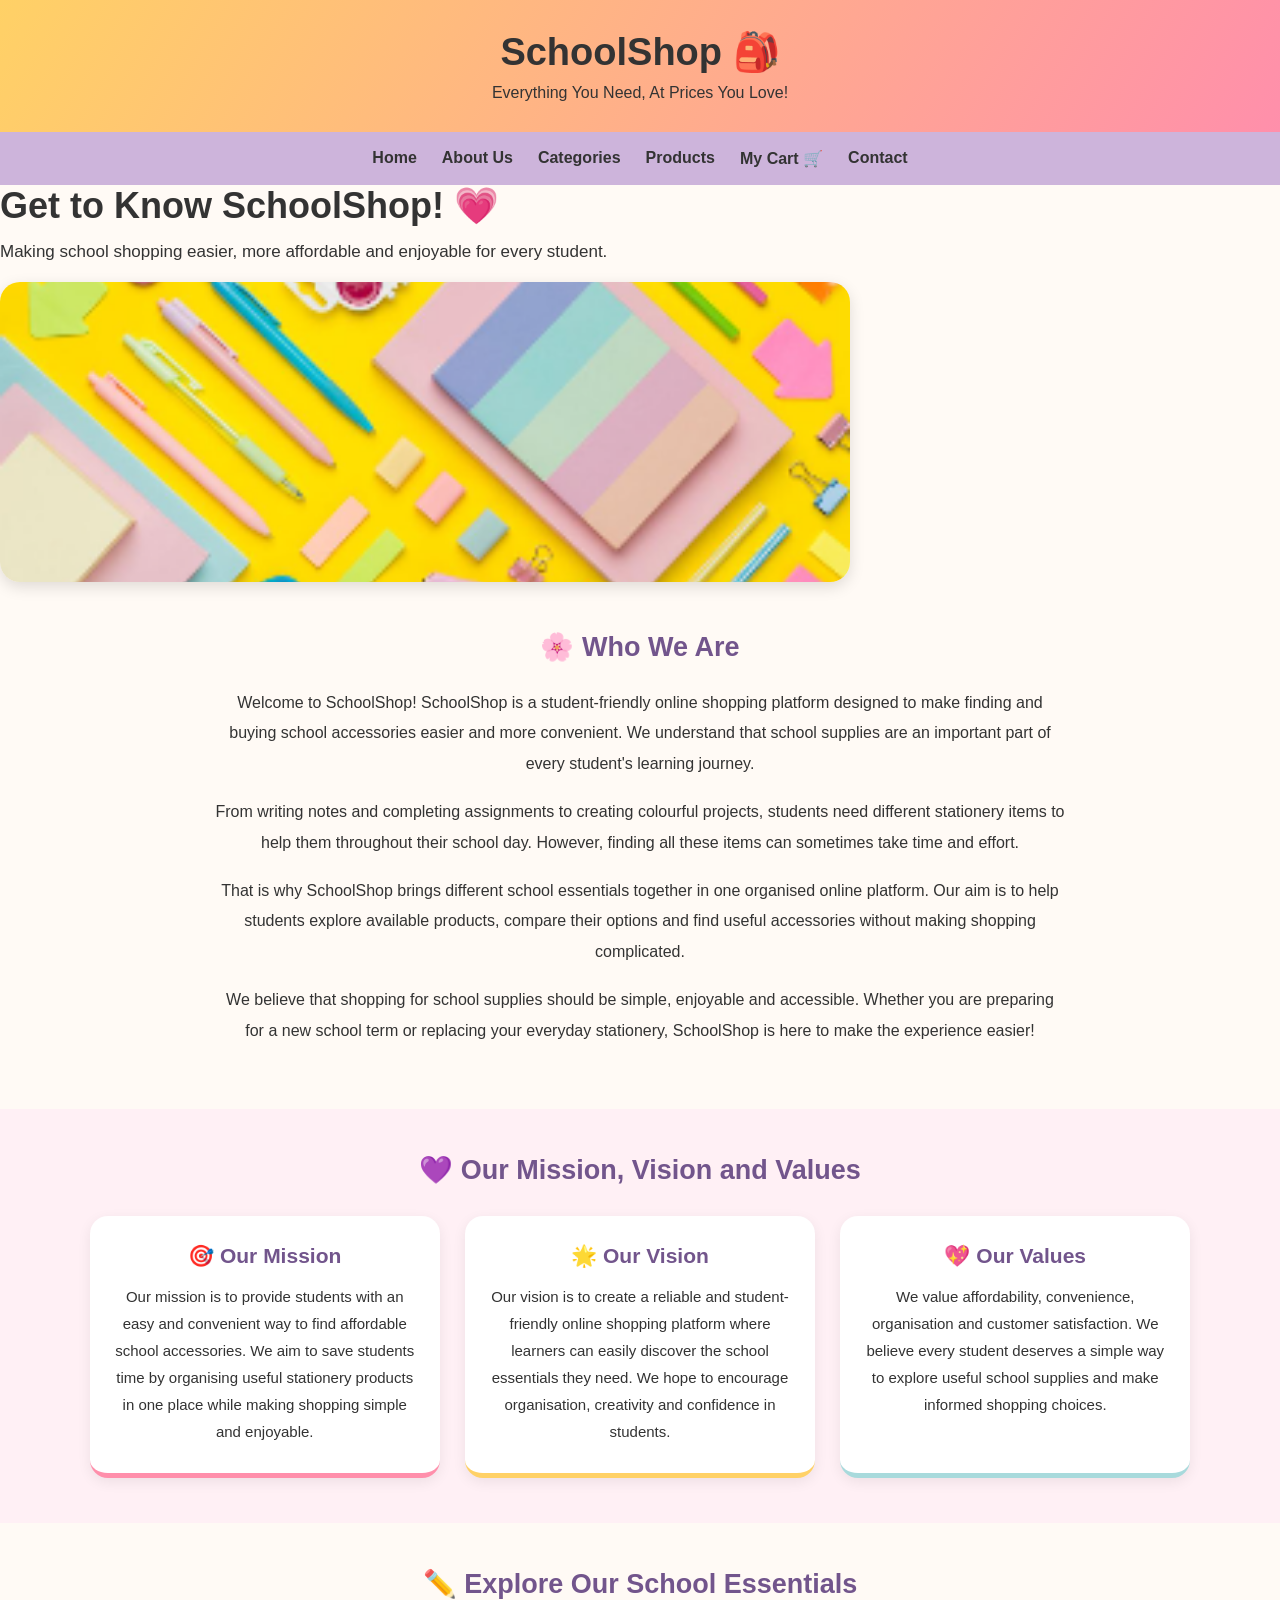
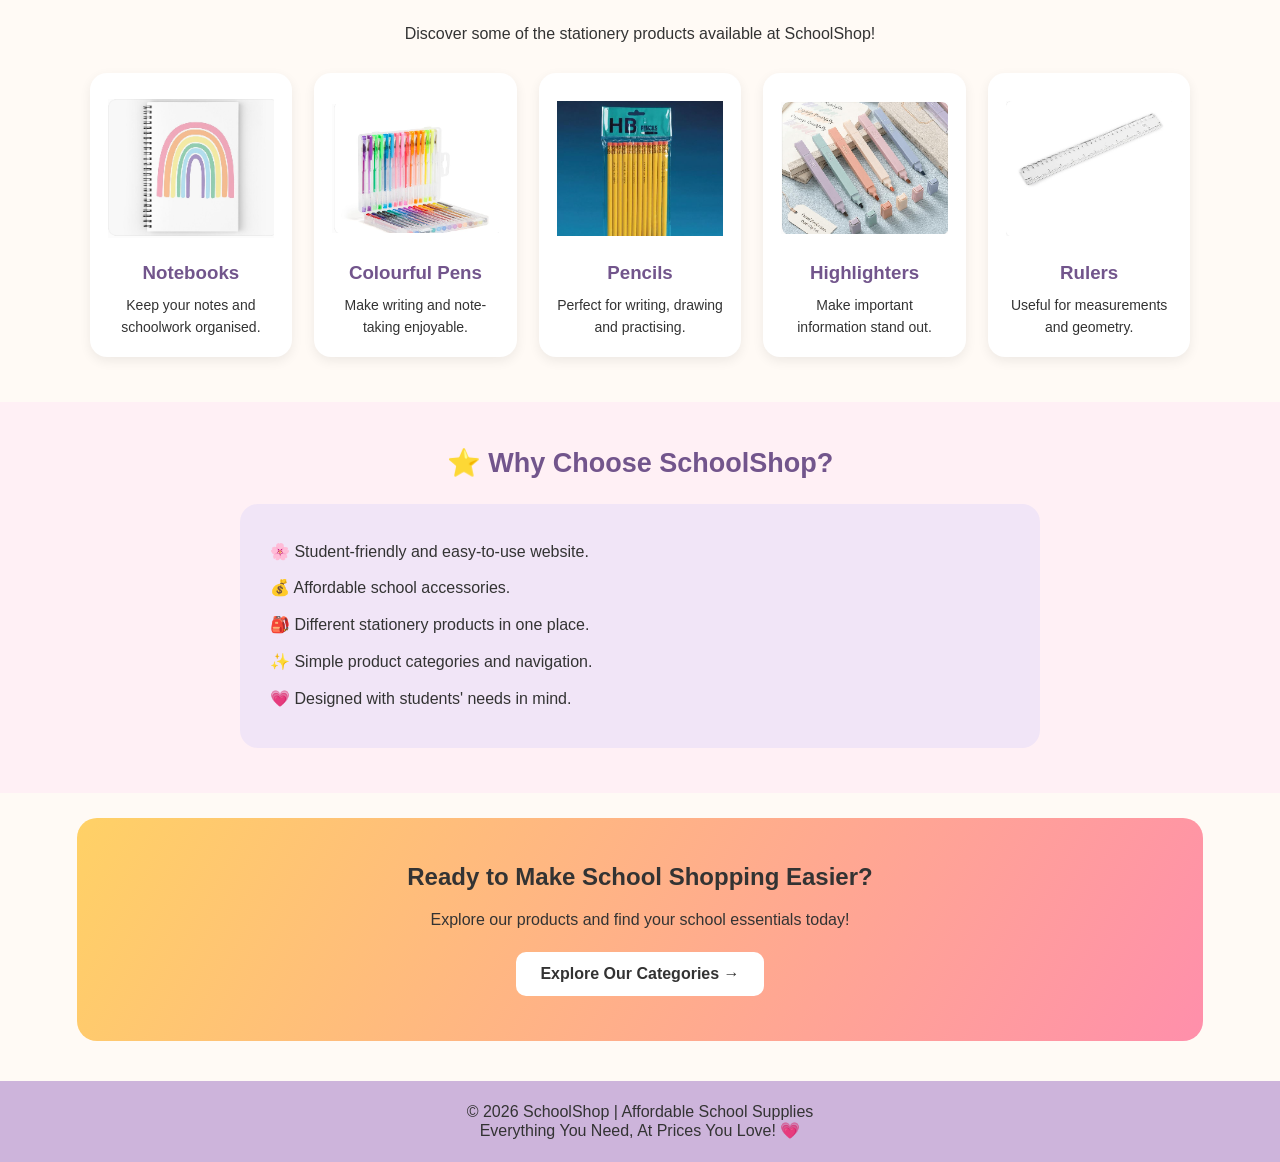
==== commit 89cf6370: "Update about.html" ====
--- a/about.html
+++ b/about.html
@@ -26,12 +26,13 @@
 </nav>
 
 <section class="about-hero">
+    <div class="about-hero-text">
     <h2>Get to Know SchoolShop! 💗</h2>
     <p>
         Making school shopping easier, more affordable
         and enjoyable for every student.
     </p>
-
+    </div>
     <img src="school-banner.png" alt="School stationery">
 </section>
 
--- a/style.css
+++ b/style.css
@@ -273,31 +273,32 @@
         grid-template-columns: repeat(2, 1fr);
     }
 }
+    
     <style>
         .about-hero {
             background: linear-gradient(120deg, #a8dadc, #f1e5f7);
+            padding: 45px 20px;
             text-align: center;
-            padding: 45px 20px;
-        }
-
-        .about-hero h1 {
-            font-size: 38px;
+        }
+
+        .about-hero h2 {
+            font-size: 36px;
             margin-bottom: 15px;
             color: #333;
         }
 
         .about-hero p {
-            font-size: 18px;
-            line-height: 1.7;
-        }
-
-        .about-banner {
+            font-size: 17px;
+            margin-bottom: 20px;
+        }
+
+        .about-hero img {
             width: 85%;
             max-width: 850px;
-            height: 280px;
+            height: 300px;
             object-fit: cover;
             border-radius: 20px;
-            margin-top: 25px;
+            box-shadow: 0 5px 15px #00000020;
         }
 
         .about-section {
@@ -307,79 +308,134 @@
 
         .about-section h2 {
             color: #72558c;
-            margin-bottom: 20px;
-        }
-
-        .about-section p {
+            font-size: 27px;
+            margin-bottom: 25px;
+        }
+
+        .about-intro {
+            max-width: 850px;
+            margin: auto;
             line-height: 1.9;
             font-size: 16px;
-            margin-bottom: 15px;
+        }
+
+        .about-intro p {
+            margin-bottom: 18px;
         }
 
         .about-cards {
             display: grid;
             grid-template-columns:
-            repeat(auto-fit, minmax(220px, 1fr));
+                repeat(auto-fit, minmax(230px, 1fr));
             gap: 25px;
             margin-top: 30px;
         }
 
         .about-card {
             background: white;
-            padding: 25px;
+            padding: 28px 22px;
             border-radius: 18px;
-            box-shadow: 0 4px 12px rgba(0,0,0,0.08);
+            box-shadow: 0 4px 14px #00000012;
             transition: 0.3s;
+            border-bottom: 5px solid #ff8fab;
+        }
+
+        .about-card:nth-child(2) {
+            border-bottom-color: #ffd166;
+        }
+
+        .about-card:nth-child(3) {
+            border-bottom-color: #a8dadc;
         }
 
         .about-card:hover {
             transform: translateY(-8px);
-            background: #fff0f5;
+            box-shadow: 0 8px 20px #00000020;
         }
 
         .about-card h3 {
             color: #72558c;
             margin-bottom: 15px;
+            font-size: 21px;
+        }
+
+        .about-card p {
+            line-height: 1.8;
+            font-size: 15px;
         }
 
         .about-products {
             display: grid;
             grid-template-columns:
-            repeat(auto-fit, minmax(180px, 1fr));
+                repeat(auto-fit, minmax(190px, 1fr));
             gap: 22px;
         }
 
-        .about-products .product-card img {
-            height: 160px;
+        .about-product {
+            background: white;
+            padding: 18px;
+            border-radius: 17px;
+            box-shadow: 0 4px 12px #00000012;
+            transition: 0.3s;
+        }
+
+        .about-product:hover {
+            transform: translateY(-7px);
+            background: #fff0f5;
+        }
+
+        .about-product img {
+            width: 100%;
+            height: 155px;
             object-fit: contain;
-        }
-
-        .why-us {
+            margin-bottom: 12px;
+        }
+
+        .about-product h3 {
+            color: #72558c;
+            margin-bottom: 10px;
+        }
+
+        .about-product p {
+            line-height: 1.6;
+            font-size: 14px;
+        }
+
+        .why-box {
             background: #f1e5f7;
-            padding: 35px;
+            max-width: 800px;
+            margin: auto;
+            padding: 30px;
             border-radius: 18px;
             text-align: left;
-            line-height: 2.2;
-            margin-top: 25px;
+            line-height: 2.3;
         }
 
         .about-end {
             background: linear-gradient(120deg, #ffd166, #ff8fab);
-            padding: 40px 20px;
             text-align: center;
-            border-radius: 18px;
-            margin: 30px 6%;
+            padding: 45px 20px;
+            margin: 25px 6%;
+            border-radius: 20px;
+        }
+
+        .about-end h2 {
+            margin-bottom: 15px;
+        }
+
+        .about-end p {
+            line-height: 1.8;
         }
 
         .about-end a {
             display: inline-block;
             background: white;
             color: #333;
-            padding: 13px 22px;
+            padding: 13px 24px;
             border-radius: 10px;
             text-decoration: none;
             font-weight: bold;
-            margin-top: 15px;
+            margin-top: 18px;
             transition: 0.3s;
         }
 
@@ -389,13 +445,17 @@
         }
 
         @media(max-width: 600px) {
-            .about-hero h1 {
-                font-size: 29px;
+            .about-hero h2 {
+                font-size: 27px;
             }
 
-            .about-banner {
+            .about-hero img {
                 width: 100%;
                 height: 200px;
             }
+
+            .about-section {
+                padding: 35px 5%;
+            }
         }
     </style>
